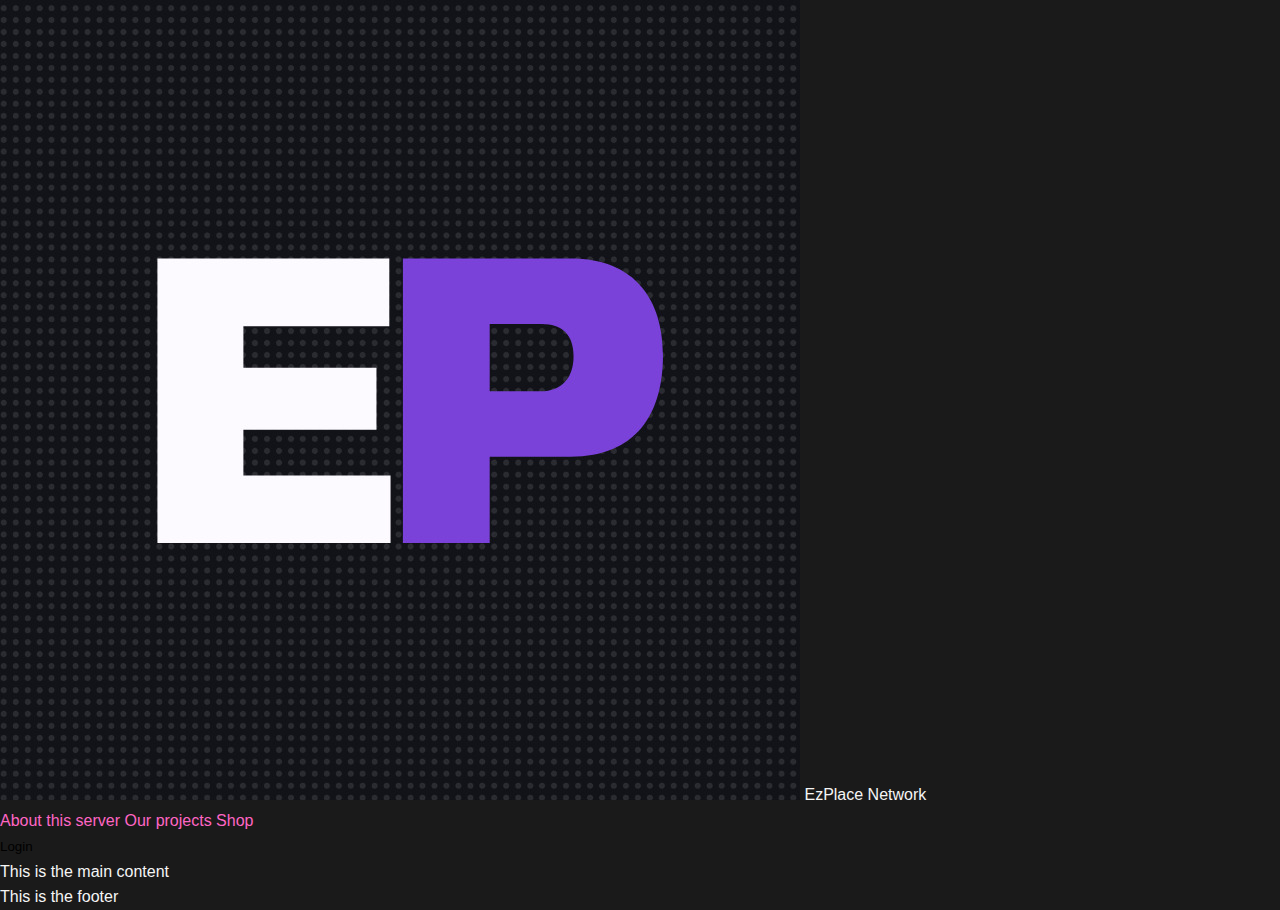
==== frontend/index.html @ 9b32e4c9 "Blank CSS navbar" ====
<!DOCTYPE html>
<html lang="en">
<head>
    <meta charset="UTF-8">
    <meta name="viewport" content="width=device-width, initial-scale=1.0">
    <title>EzPlace Network - Minecraft Network</title>
    <link rel="stylesheet" href="css/styles.css">
    <link rel="icon" type="image/x-icon" href="assets/images/icon.ico">
    <script src="js/htmx.min.js"></script>
</head>
<body>
    <nav class="navbar">
        <div class="navbar-container">
            <div class="logo">
                <img src="assets/images/icon.png" alt="EzPlace Network logo">
                <span>EzPlace Network</span>
            </div>
    
            <div class="nav-links">
                <a href="#about" class ="nav-link">About this server</a>
                <a href="#projects" class ="nav-link">Our projects</a>
                <a href="#shop" class ="nav-link">Shop</a>
            </div>
    
            <div id="auth-section">
                <button id="login-btn" class="login-btn">Login</button> <!--Add here HX-GET-->
            </div>
        </div>
    </nav>

    <main class="main-content">
        This is the main content
    </main>
    
    <footer class="footer">
        This is the footer
    </footer>
</body>
</html>
---- frontend/css/styles.css ----
/* GENERAL CONFIGURATION */

:root {
    --dark-bg: #1a1a1a;
    --lighter-bg: #2a2a2a;
    --accent: #ff66c4;
    --accent-hover: #ff33b8;
    --text: #f5f5f5;
    --warm-accent: #ff9966;
    --warm-light: #ffcc99;
    --box-shadow: 0 4px 6px rgba(0, 0, 0, 0.3);
}

* {
    margin: 0;
    padding: 0;
    box-sizing: border-box;
}

body {
    font-family: 'Segoe UI', Tahoma, Geneva, Verdana, sans-serif;
    background-color: var(--dark-bg);
    color: var(--text);
    line-height: 1.6;
}

a {
    text-decoration: none;
    color: var(--accent);
    transition: color 0.3s ease;
}

a:hover {
    color: var(--accent-hover);
}

h2 {
    margin-bottom: 20px;
    font-size: 2rem;
    color: var(--warm-accent);
}

h3 {
    margin-bottom: 15px;
    color: var(--warm-light);
}

button {
    cursor: pointer;
    border: none;
    background: none;
}

button {
    cursor: pointer;
    border: none;
    background: none;
}

/* END OF GENERAL CONFIG */

/* NAVBAR CONFIGURATION */

.navbar{

}

.navbar-container{

}

.logo{

}

.logo img{

}

.logo span{

}

.nav-links{

}

.nav-link{

}

.nav-link:hover{

}

#auth-section{

}

.login-btn{

}

.login-btn:hover{
    
}

/* END OF NAVBAR CONFIG */
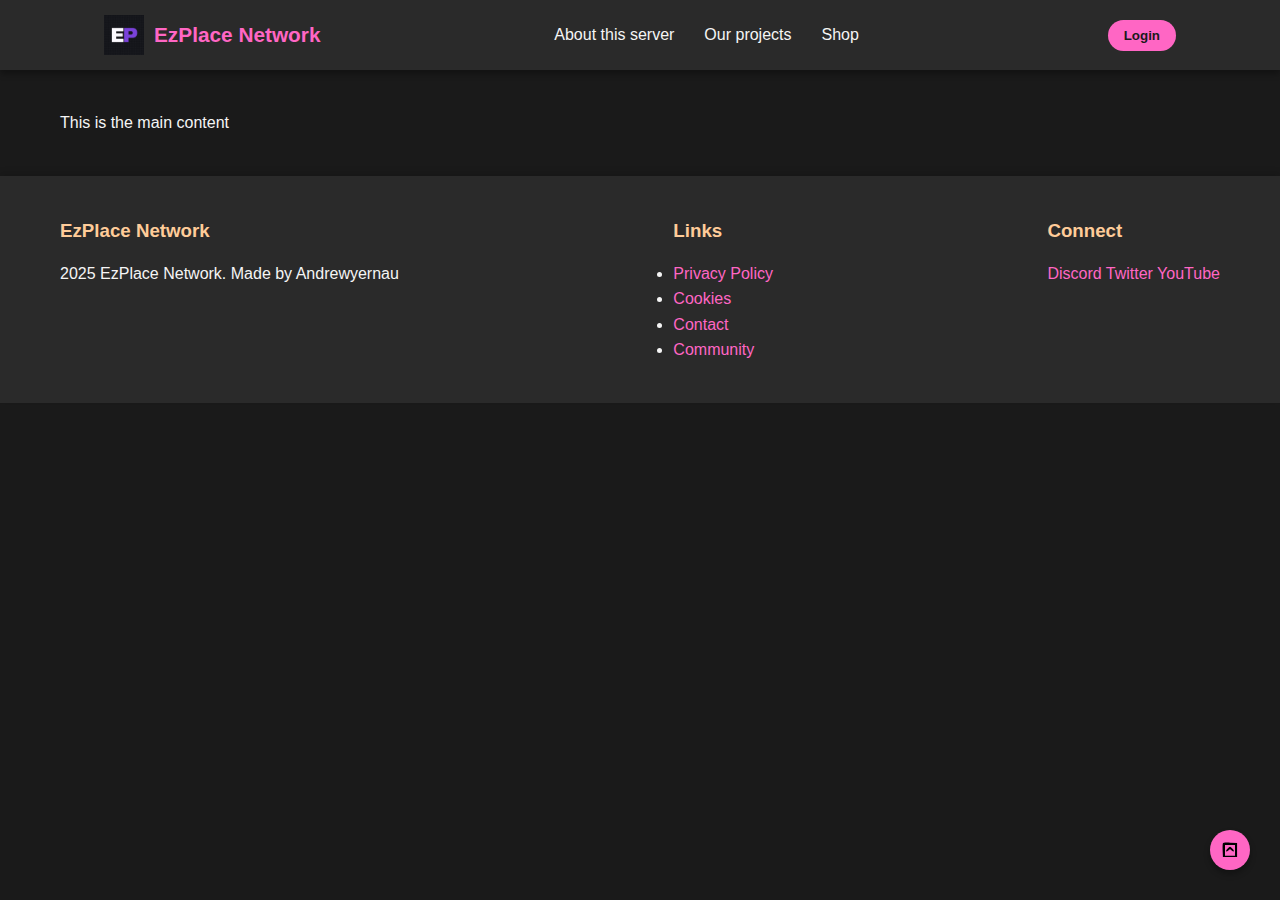
==== commit 7db00234: "Footer + Styling" ====
--- a/frontend/index.html
+++ b/frontend/index.html
@@ -25,6 +25,12 @@
             <div id="auth-section">
                 <button id="login-btn" class="login-btn">Login</button> <!--Add here HX-GET-->
             </div>
+
+            <div class="hamburger">
+                <span></span>
+                <span></span>
+                <span></span>
+            </div>
         </div>
     </nav>
 
@@ -33,7 +39,33 @@
     </main>
     
     <footer class="footer">
-        This is the footer
+        <div class="footer-content">
+            <div class="footer-section">
+                <h3>EzPlace Network</h3>
+                <p>2025 EzPlace Network. Made by Andrewyernau</p>
+            </div>
+            <div class="footer-section">
+                <h3>Links</h3>
+                <ul>
+                    <li><a href="#">Privacy Policy</a></li>
+                    <li><a href="#">Cookies</a></li>
+                    <li><a href="#">Contact</a></li>
+                    <li><a href="#">Community</a></li>
+                </ul>
+            </div>
+            <div class="footer-section">
+                <h3>Connect</h3>
+                <div class="social-links">
+                    <a href="#" class="social-link">Discord</a>
+                    <a href="#" class="social-link">Twitter</a>
+                    <a href="#" class="social-link">YouTube</a>
+                </div>
+            </div>
+        </div>
     </footer>
+
+    <div id="scroll-top" class="scroll-top">
+        <img src="assets/images/scroll-top.svg" alt="Scroll to Top">
+    </div>
 </body>
 </html>--- a/frontend/css/styles.css
+++ b/frontend/css/styles.css
@@ -10,6 +10,8 @@
     --warm-accent: #ff9966;
     --warm-light: #ffcc99;
     --box-shadow: 0 4px 6px rgba(0, 0, 0, 0.3);
+    --error: #ff4c4c;
+    --success: #4caf50;
 }
 
 * {
@@ -52,58 +54,151 @@
     background: none;
 }
 
-button {
+/* END OF GENERAL CONFIG */
+
+/* NAVBAR CONFIGURATION */
+
+.navbar{
+    background-color: var(--lighter-bg);
+    position: sticky;
+    top: 0;
+    z-index: 1000;
+    box-shadow: var(--box-shadow);
+}
+
+.navbar-container{
+    display: flex;
+    justify-content: space-between;
+    align-items: center;
+    padding: 15px 5%;
+    max-width: 1200px;
+    margin: 0 auto;
+}
+
+.logo{
+    display: flex;
+    align-items: center;
+}
+
+.logo img{
+    height: 40px;
+    margin-right: 10px;
+}
+
+.logo span{
+    font-size: 1.3rem;
+    font-weight: bold;
+    color: var(--accent);
+}
+
+.nav-links{
+    display: flex;
+    align-items: center;
+}
+
+.nav-link{
+    margin: 0 15px;
+    color: var(--text);
+    transition: color 0.3s ease;
+}
+
+.nav-link:hover{
+    color: var(--accent);
+}
+
+.nav-link.active {
+    color: var(--accent);
+}
+
+#auth-section{
+    margin-left: 15px;
+}
+
+.login-btn{
+    background-color: var(--accent);
+    color: var(--dark-bg);
+    padding: 8px 16px;
+    border-radius: 20px;
+    font-weight: bold;
+    transition: background-color 0.3s ease;
+}
+
+.login-btn:hover{
+    background-color: var(--accent-hover);
+}
+
+.hamburger {
+    display: none;
+    flex-direction: column;
     cursor: pointer;
-    border: none;
-    background: none;
-}
-
-/* END OF GENERAL CONFIG */
-
-/* NAVBAR CONFIGURATION */
-
-.navbar{
-
-}
-
-.navbar-container{
-
-}
-
-.logo{
-
-}
-
-.logo img{
-
-}
-
-.logo span{
-
-}
-
-.nav-links{
-
-}
-
-.nav-link{
-
-}
-
-.nav-link:hover{
-
-}
-
-#auth-section{
-
-}
-
-.login-btn{
-
-}
-
-.login-btn:hover{
-    
-}
-
-/* END OF NAVBAR CONFIG */+}
+
+.hamburger span {
+    width: 25px;
+    height: 3px;
+    background-color: var(--text);
+    margin: 3px 0;
+    transition: all 0.3s ease;
+}
+
+/* END OF NAVBAR CONFIG */
+
+/* MAIN CONFIG */
+
+.main-content {
+    max-width: 1200px;
+    margin: 40px auto;
+    padding: 0 20px;
+}
+
+/* END OF MAIN CONFIG*/
+
+/* FOOTER CONFIG */
+
+.footer {
+    background-color: var(--lighter-bg);
+    padding: 40px 0;
+    box-shadow: 0 -4px 6px rgba(0, 0, 0, 0.1);
+}
+
+.footer-content {
+    max-width: 1200px;
+    margin: 0 auto;
+    display: flex;
+    flex-wrap: wrap;
+    justify-content: space-between;
+    padding: 0 20px;
+}
+
+/* END OF FOOTER CONFIG*/
+
+/* EXTRA CONFIG */
+
+.scroll-top {
+    position: fixed;
+    bottom: 30px;
+    right: 30px;
+    width: 40px;
+    height: 40px;
+    background-color: var(--accent);
+    border-radius: 50%;
+    display: flex;
+    justify-content: center;
+    align-items: center;
+    cursor: pointer;
+    box-shadow: var(--box-shadow);
+    transition: background-color 0.3s ease, transform 0.3s ease;
+    z-index: 99;
+}
+
+.scroll-top:hover {
+    background-color: var(--accent-hover);
+    transform: translateY(-5px);
+}
+
+.scroll-top img {
+    width: 20px;
+    height: 20px;
+}
+
+/* END OF EXTRA CONFIG*/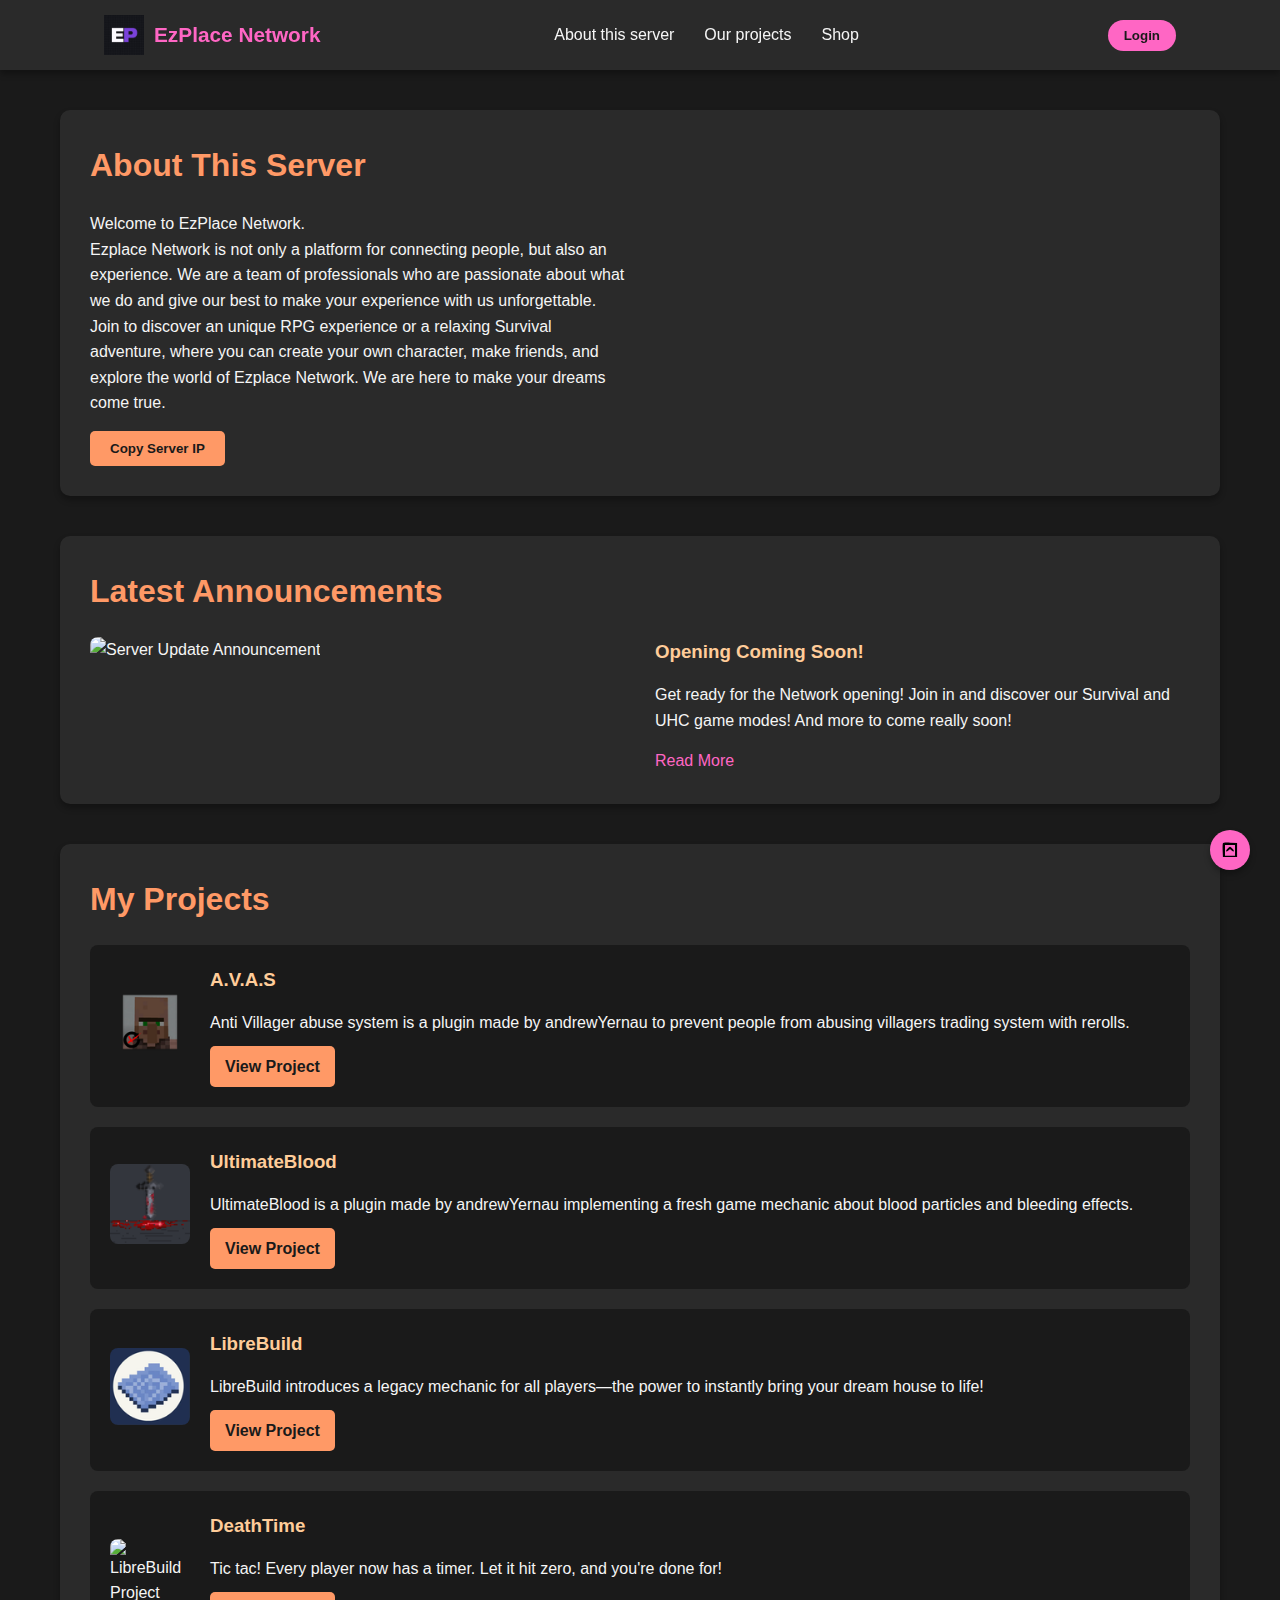
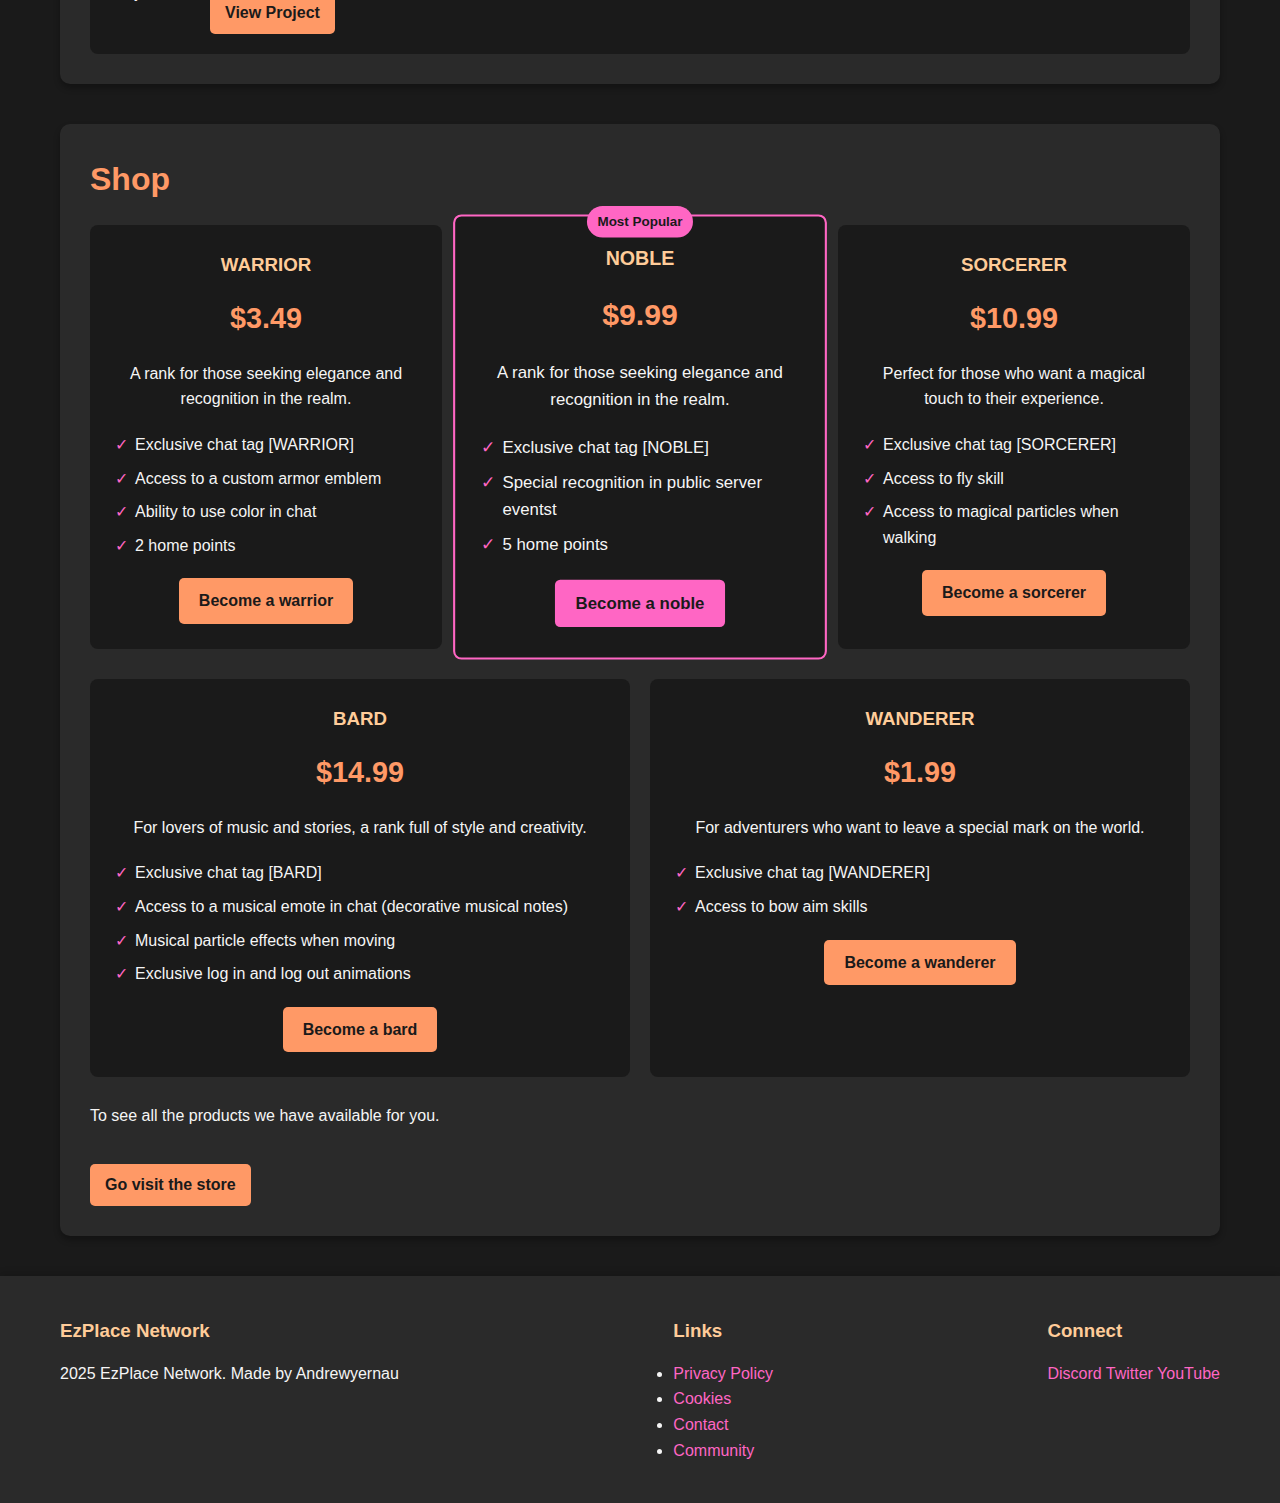
==== commit 81d55725: "completed all sections HTML+CSS" ====
--- a/frontend/index.html
+++ b/frontend/index.html
@@ -34,8 +34,164 @@
         </div>
     </nav>
 
+    <div id="login-modal" class="modal">
+        <div class="modal-content" id="login-modal-content">
+            <!-- HTMX return -->
+        </div>
+    </div>
+
     <main class="main-content">
-        This is the main content
+        <section id="about" class="section-box">
+            <h2>About This Server</h2>
+            <div class="about-content">
+                <div class="server-description">
+                    <p>Welcome to EzPlace Network.<br> Ezplace Network is not only a platform
+                        for connecting people, but also an experience. We are a team of
+                        professionals who are passionate about what we do and give our
+                        best to make your experience with us unforgettable.<br/> Join to
+                        discover an unique RPG experience or a relaxing Survival adventure, where you can create your own
+                        character, make friends, and explore the world of Ezplace
+                        Network. We are here to make your dreams come true.</p>
+                    <button id="copy-ip" class="copy-btn" data-ip="play.ezplace.net">
+                        Copy Server IP
+                    </button>
+                </div>
+                <div class="server-stats" hx-get="http://localhost:8000/api/server-stats" hx-trigger="load" hx-swap="innerHTML">
+                    <!-- Server stats HTMX -->
+                </div>
+            </div>
+        </section>
+
+        <section class="section-box">
+            <h2>Latest Announcements</h2>
+            <div class="announcement-container">
+                <div class="announcement-media">
+                    <img src="assets/images/announcement.jpg" alt="Server Update Announcement">
+                </div>
+                <div class="announcement-text">
+                    <h3>Opening Coming Soon!</h3>
+                    <p>Get ready for the Network opening! Join in and discover our Survival and UHC game modes! And more to come really soon!</p>
+                    <a href="#" class="read-more">Read More</a>
+                </div>
+            </div>
+        </section>
+
+        <section id="projects" class="section-box">
+            <h2>My Projects</h2>
+            <div class="projects-container">
+                <div class="project-item">
+                    <div class="project-icon">
+                        <img src="assets/images/avas.png" alt="AVAS Project">
+                    </div>
+                    <div class="project-info">
+                        <h3>A.V.A.S</h3>
+                        <p>Anti Villager abuse system is a plugin made by andrewYernau to prevent people from abusing villagers trading system with rerolls.</p>
+                        <a href="https://modrinth.com/plugin/antivillagerabusesystem" class="project-link">View Project</a>
+                    </div>
+                </div>
+                <div class="project-item">
+                    <div class="project-icon">
+                        <img src="assets/images/ultimateblood.png" alt="UltimateBlood Project">
+                    </div>
+                    <div class="project-info">
+                        <h3>UltimateBlood</h3>
+                        <p>UltimateBlood is a plugin made by andrewYernau implementing a fresh game mechanic about blood particles and bleeding effects.</p>
+                        <a href="https://modrinth.com/plugin/ultimateblood" class="project-link">View Project</a>
+                    </div>
+                </div>
+                <div class="project-item">
+                    <div class="project-icon">
+                        <img src="assets/images/librebuild.webp" alt="LibreBuild Project">
+                    </div>
+                    <div class="project-info">
+                        <h3>LibreBuild</h3>
+                        <p>LibreBuild introduces a legacy mechanic for all players—the power to instantly bring your dream house to life!</p>
+                        <a href="https://modrinth.com/plugin/librebuild" class="project-link">View Project</a>
+                    </div>
+                </div>
+                <div class="project-item">
+                    <div class="project-icon">
+                        <img src="assets/images/librebuild.png" alt="LibreBuild Project">
+                    </div>
+                    <div class="project-info">
+                        <h3>DeathTime</h3>
+                        <p>Tic tac! Every player now has a timer. Let it hit zero, and you're done for!</p>
+                        <a href="https://modrinth.com/plugin/deathtime" class="project-link">View Project</a>
+                    </div>
+                </div>
+            </div>
+        </section>
+
+        <section id="shop" class="section-box">
+            <h2>Shop</h2>
+            <div class="shop-container">
+                <div class="shop-row">
+                    <div class="shop-card">
+                        <h3>WARRIOR</h3>
+                        <p class="price">$3.49</p>
+                        <p class="rank-description">A rank for those seeking elegance and recognition in the realm.</p>
+                        <ul>
+                            <li>Exclusive chat tag [WARRIOR]</li>
+                            <li>Access to a custom armor emblem</li>
+                            <li>Ability to use color in chat</li>
+                            <li>2 home points</li>
+                        </ul>
+                        <a href="#" class="buy-btn">Become a warrior</a>
+                    </div>
+                    <div class="shop-card highlighted">
+                        <div class="popular-tag">Most Popular</div>
+                        <h3>NOBLE</h3>
+                        <p class="price">$9.99</p>
+                        <p class="rank-description">A rank for those seeking elegance and recognition in the realm.</p>
+                        <ul>
+                            <li>Exclusive chat tag [NOBLE]</li>
+                            <li>Special recognition in public server eventst</li>
+                            <li>5 home points</li>
+                        </ul>
+                        <a href="#" class="buy-btn highlight-btn">Become a noble</a>
+                    </div>
+                    <div class="shop-card">
+                        <h3>SORCERER</h3>
+                        <p class="price">$10.99</p>
+                        <p class="rank-description">Perfect for those who want a magical touch to their experience.</p>
+                        <ul>
+                            <li>Exclusive chat tag [SORCERER]</li>
+                            <li>Access to fly skill</li>
+                            <li>Access to magical particles when walking</li>
+                        </ul>
+                        <a href="#" class="buy-btn">Become a sorcerer</a>
+                    </div>
+                </div>
+                <div class="shop-row">
+                    <div class="shop-card">
+                        <h3>BARD</h3>
+                        <p class="price">$14.99</p>
+                        <p class="rank-description">For lovers of music and stories, a rank full of style and creativity.</p>
+                        <ul>
+                            <li>Exclusive chat tag [BARD]</li>
+                            <li>Access to a musical emote in chat (decorative musical notes)</li>
+                            <li>Musical particle effects when moving</li>
+                            <li>Exclusive log in and log out animations</li>
+                        </ul>
+                        <a href="#" class="buy-btn">Become a bard</a>
+                    </div>
+                    <div class="shop-card">
+                        <h3>WANDERER</h3>
+                        <p class="price">$1.99</p>
+                        <p class="rank-description">For adventurers who want to leave a special mark on the world.</p>
+                        <ul>
+                            <li>Exclusive chat tag [WANDERER]</li>
+                            <li>Access to bow aim skills</li>
+                        </ul>
+                        <a href="#" class="buy-btn">Become a wanderer</a>
+                    </div>
+                </div>
+            </div>
+            <br>
+            <p>To see all the products we have available for you.</p>
+            <br>
+            <a href="" class="project-link">Go visit the store</a>
+        </section>
     </main>
     
     <footer class="footer">
--- a/frontend/css/styles.css
+++ b/frontend/css/styles.css
@@ -143,6 +143,27 @@
 
 /* END OF NAVBAR CONFIG */
 
+.modal {
+    display: none;
+    position: fixed;
+    z-index: 2000;
+    left: 0;
+    top: 0;
+    width: 100%;
+    height: 100%;
+    background-color: rgba(0, 0, 0, 0.7);
+}
+
+.modal-content {
+    background-color: var(--lighter-bg);
+    margin: 10% auto;
+    padding: 30px;
+    border-radius: 10px;
+    max-width: 500px;
+    box-shadow: var(--box-shadow);
+    position: relative;
+}
+
 /* MAIN CONFIG */
 
 .main-content {
@@ -150,6 +171,247 @@
     margin: 40px auto;
     padding: 0 20px;
 }
+
+.section-box {
+    background-color: var(--lighter-bg);
+    border-radius: 10px;
+    padding: 30px;
+    margin-bottom: 40px;
+    box-shadow: var(--box-shadow);
+}
+
+/** SECTIONS**/
+
+.about-content {
+    display: flex;
+    flex-wrap: wrap;
+    gap: 30px;
+}
+
+.server-description {
+    flex: 1;
+    min-width: 300px;
+}
+
+.server-stats {
+    flex: 1;
+    min-width: 300px;
+}
+
+.stats-placeholder {
+    display: flex;
+    flex-wrap: wrap;
+    gap: 15px;
+}
+
+.stat {
+    flex: 1;
+    min-width: 100px;
+    background-color: var(--dark-bg);
+    padding: 15px;
+    border-radius: 8px;
+    text-align: center;
+}
+
+.status-online {
+    color: var(--success);
+    font-weight: bold;
+}
+
+.copy-btn {
+    display: inline-block;
+    background-color: var(--warm-accent);
+    color: var(--dark-bg);
+    padding: 10px 20px;
+    border-radius: 5px;
+    margin-top: 15px;
+    font-weight: bold;
+    transition: background-color 0.3s ease;
+}
+
+.copy-btn:hover {
+    background-color: var(--warm-light);
+}
+
+
+.announcement-container {
+    display: flex;
+    flex-wrap: wrap;
+    gap: 30px;
+}
+
+.announcement-media {
+    flex: 1;
+    min-width: 300px;
+}
+
+.announcement-media img, 
+.announcement-media video {
+    width: 100%;
+    border-radius: 8px;
+}
+
+.announcement-text {
+    flex: 1;
+    min-width: 300px;
+}
+
+.read-more {
+    display: inline-block;
+    margin-top: 15px;
+}
+
+
+.projects-container {
+    display: flex;
+    flex-direction: column;
+    gap: 20px;
+}
+
+.project-item {
+    display: flex;
+    align-items: center;
+    background-color: var(--dark-bg);
+    border-radius: 8px;
+    padding: 20px;
+    transition: transform 0.3s ease;
+}
+
+.project-item:hover {
+    transform: translateY(-5px);
+}
+
+.project-icon {
+    flex: 0 0 80px;
+    margin-right: 20px;
+}
+
+.project-icon img {
+    width: 100%;
+    border-radius: 8px;
+}
+
+.project-info {
+    flex-grow: 1;
+}
+
+.project-link {
+    display: inline-block;
+    margin-top: 10px;
+    background-color: var(--warm-accent);
+    color: var(--dark-bg);
+    padding: 8px 15px;
+    border-radius: 5px;
+    font-weight: bold;
+    transition: background-color 0.3s ease;
+}
+
+.project-link:hover {
+    background-color: var(--warm-light);
+}
+
+
+.shop-container {
+    display: flex;
+    flex-direction: column;
+    gap: 30px;
+}
+
+.shop-row {
+    display: flex;
+    flex-wrap: wrap;
+    gap: 20px;
+    justify-content: center;
+}
+
+.shop-card {
+    flex: 1;
+    background-color: var(--dark-bg);
+    border-radius: 8px;
+    padding: 25px;
+    text-align: center;
+    min-width: 250px;
+    transition: transform 0.3s ease;
+    position: relative;
+}
+
+.shop-card:hover {
+    transform: translateY(-10px);
+}
+
+.highlighted {
+    border: 2px solid var(--accent);
+    transform: scale(1.05);
+    z-index: 1;
+}
+
+.highlighted:hover {
+    transform: scale(1.05) translateY(-10px);
+}
+
+.popular-tag {
+    position: absolute;
+    top: -10px;
+    left: 50%;
+    transform: translateX(-50%);
+    background-color: var(--accent);
+    color: var(--dark-bg);
+    padding: 5px 10px;
+    border-radius: 20px;
+    font-size: 0.8rem;
+    font-weight: bold;
+}
+
+.price {
+    font-size: 1.8rem;
+    font-weight: bold;
+    color: var(--warm-accent);
+    margin-bottom: 20px;
+}
+
+.shop-card ul {
+    list-style: none;
+    margin: 20px 0;
+    text-align: left;
+}
+
+.shop-card li {
+    margin-bottom: 8px;
+    position: relative;
+    padding-left: 20px;
+}
+
+.shop-card li:before {
+    content: "✓";
+    position: absolute;
+    left: 0;
+    color: var(--accent);
+}
+
+.buy-btn {
+    display: inline-block;
+    background-color: var(--warm-accent);
+    color: var(--dark-bg);
+    padding: 10px 20px;
+    border-radius: 5px;
+    font-weight: bold;
+    transition: background-color 0.3s ease;
+}
+
+.buy-btn:hover {
+    background-color: var(--warm-light);
+}
+
+.highlight-btn {
+    background-color: var(--accent);
+}
+
+.highlight-btn:hover {
+    background-color: var(--accent-hover);
+}
+
+
+/** END OF SECTIONS**/
 
 /* END OF MAIN CONFIG*/
 
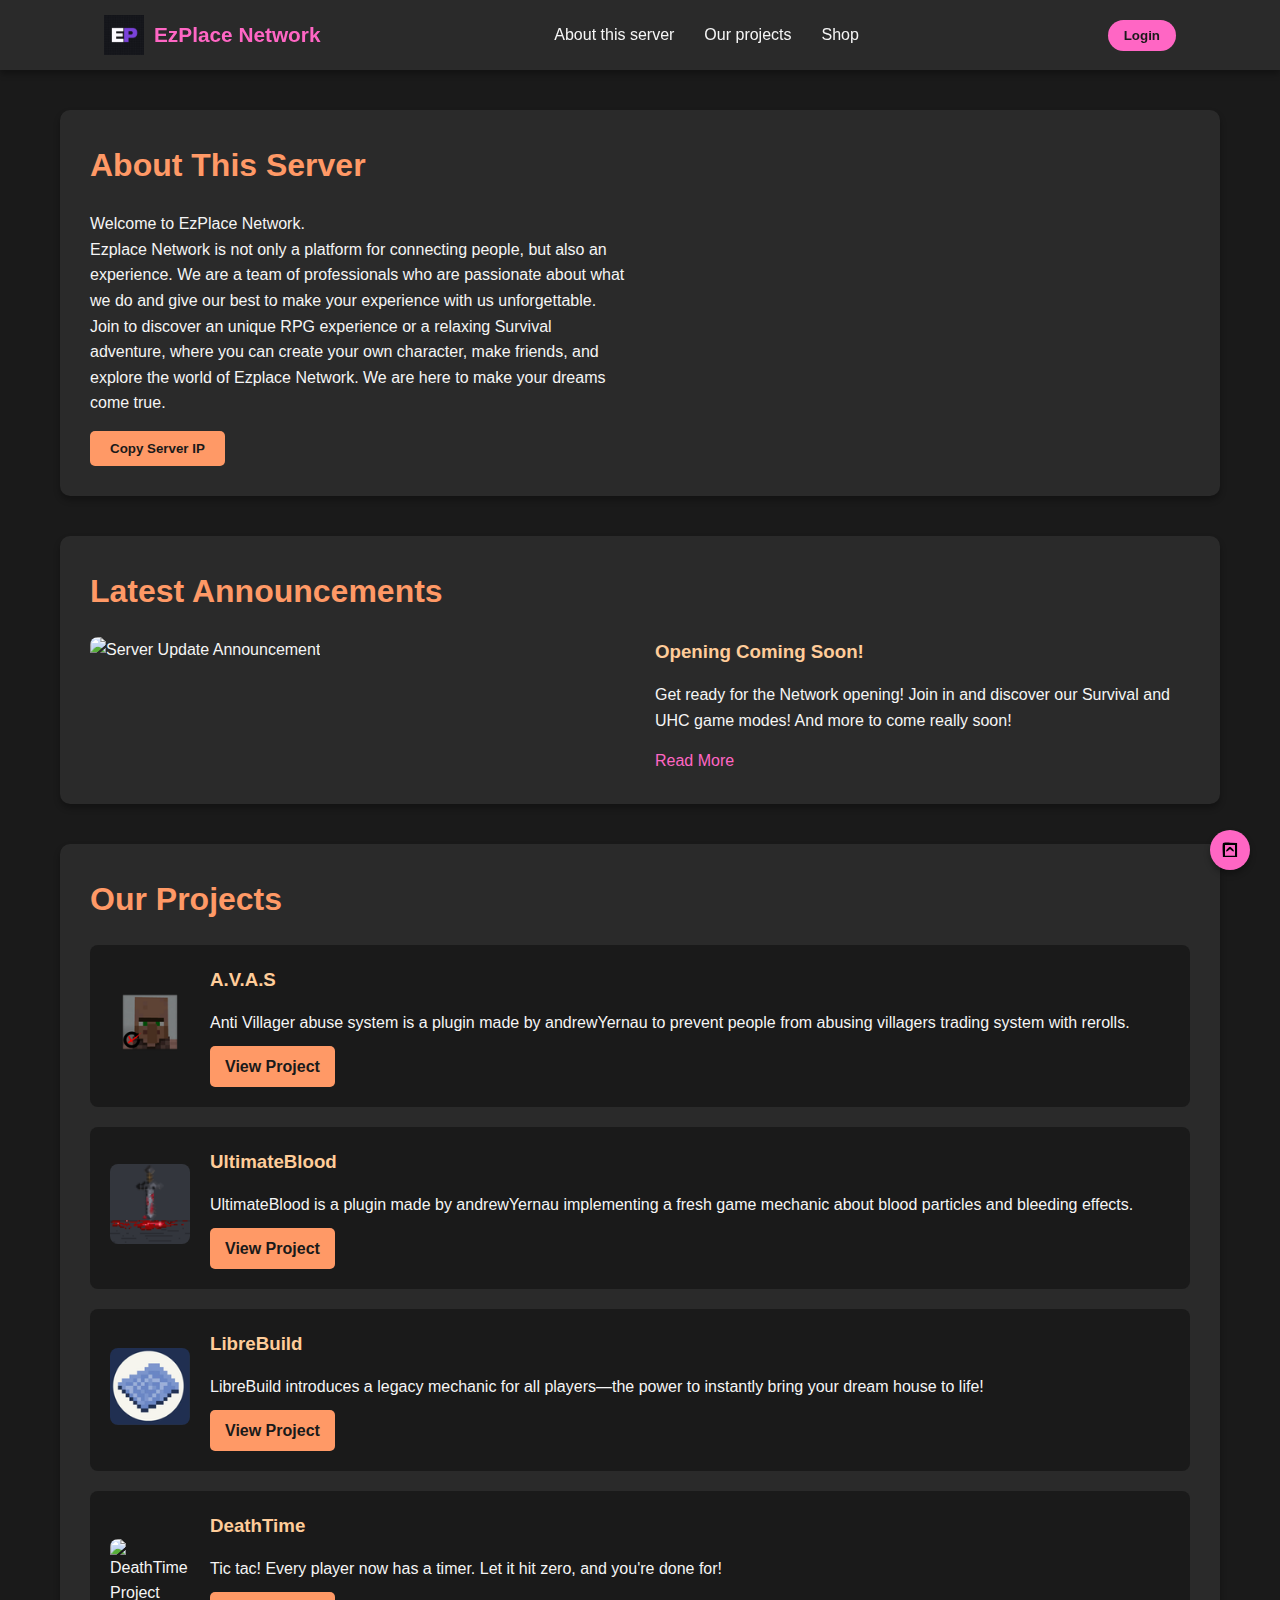
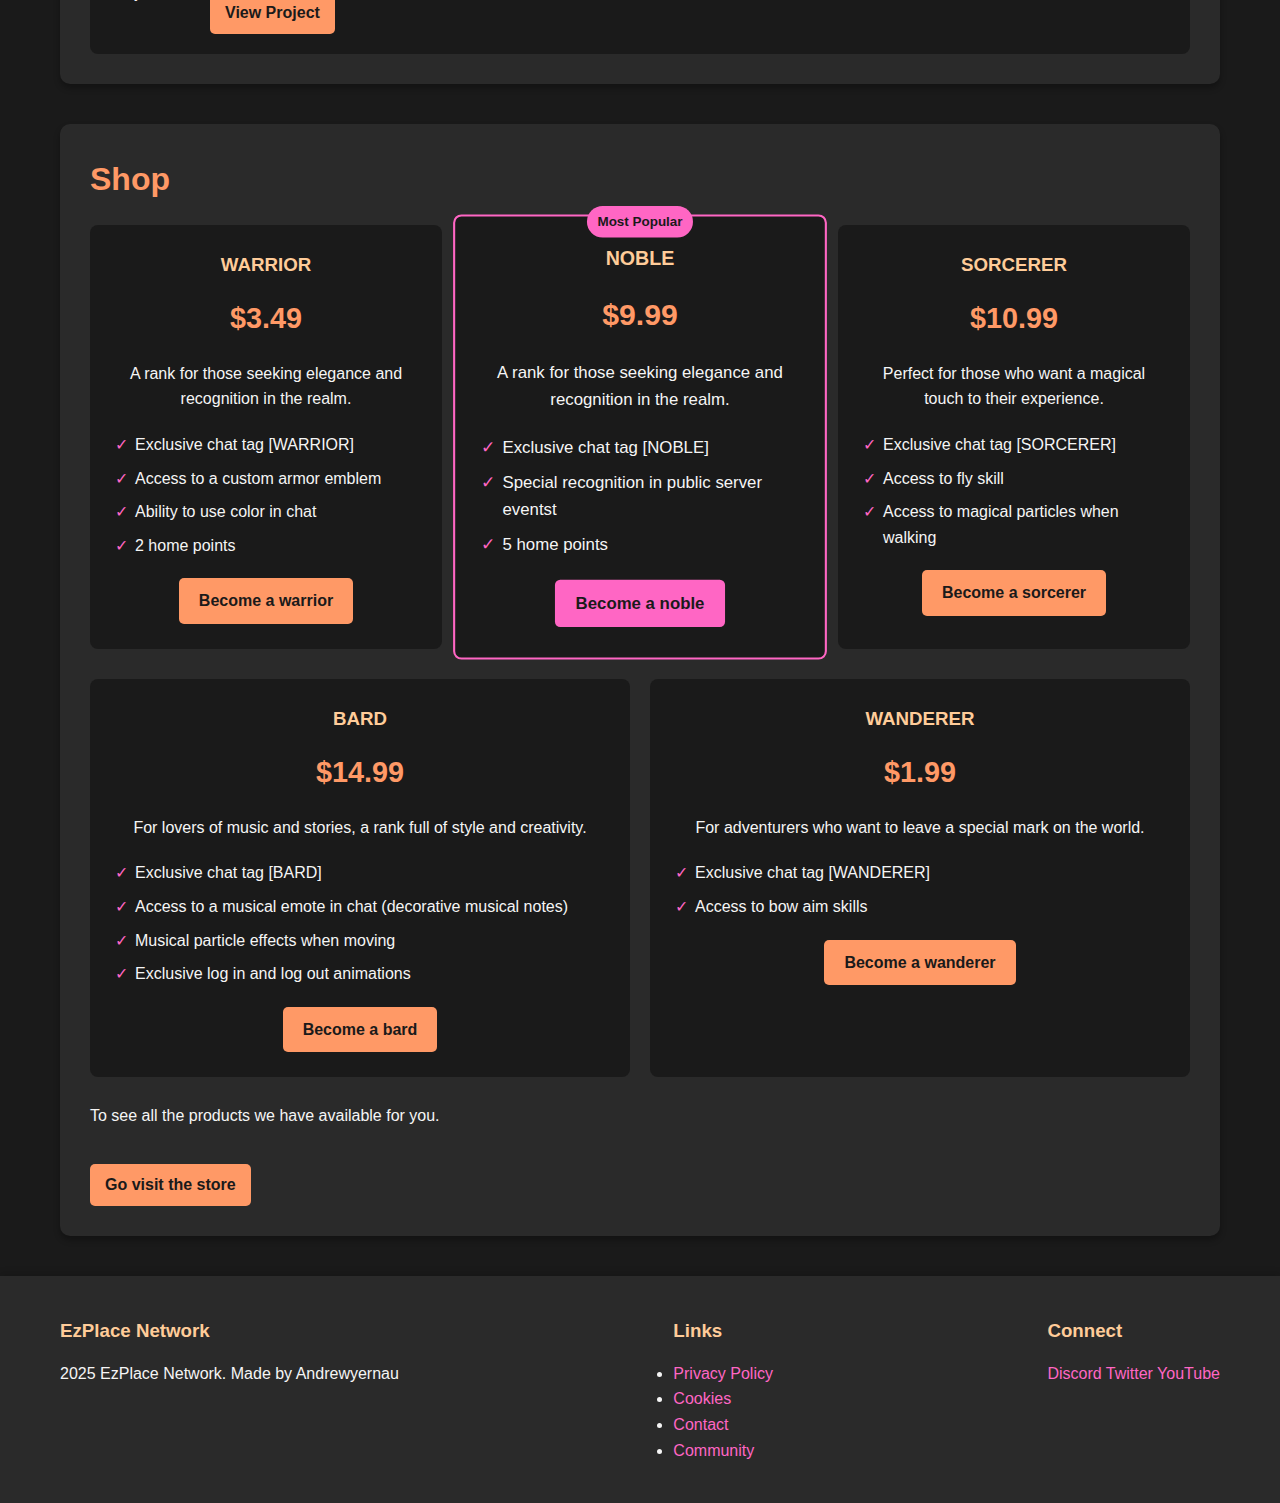
==== commit f9e49be3: "Javascript + Start of Rust backend" ====
--- a/frontend/index.html
+++ b/frontend/index.html
@@ -7,6 +7,7 @@
     <link rel="stylesheet" href="css/styles.css">
     <link rel="icon" type="image/x-icon" href="assets/images/icon.ico">
     <script src="js/htmx.min.js"></script>
+    <script src="js/main.js"></script>
 </head>
 <body>
     <nav class="navbar">
@@ -77,7 +78,7 @@
         </section>
 
         <section id="projects" class="section-box">
-            <h2>My Projects</h2>
+            <h2>Our Projects</h2>
             <div class="projects-container">
                 <div class="project-item">
                     <div class="project-icon">
@@ -111,7 +112,7 @@
                 </div>
                 <div class="project-item">
                     <div class="project-icon">
-                        <img src="assets/images/librebuild.png" alt="LibreBuild Project">
+                        <img src="assets/images/librebuild.png" alt="DeathTime Project">
                     </div>
                     <div class="project-info">
                         <h3>DeathTime</h3>
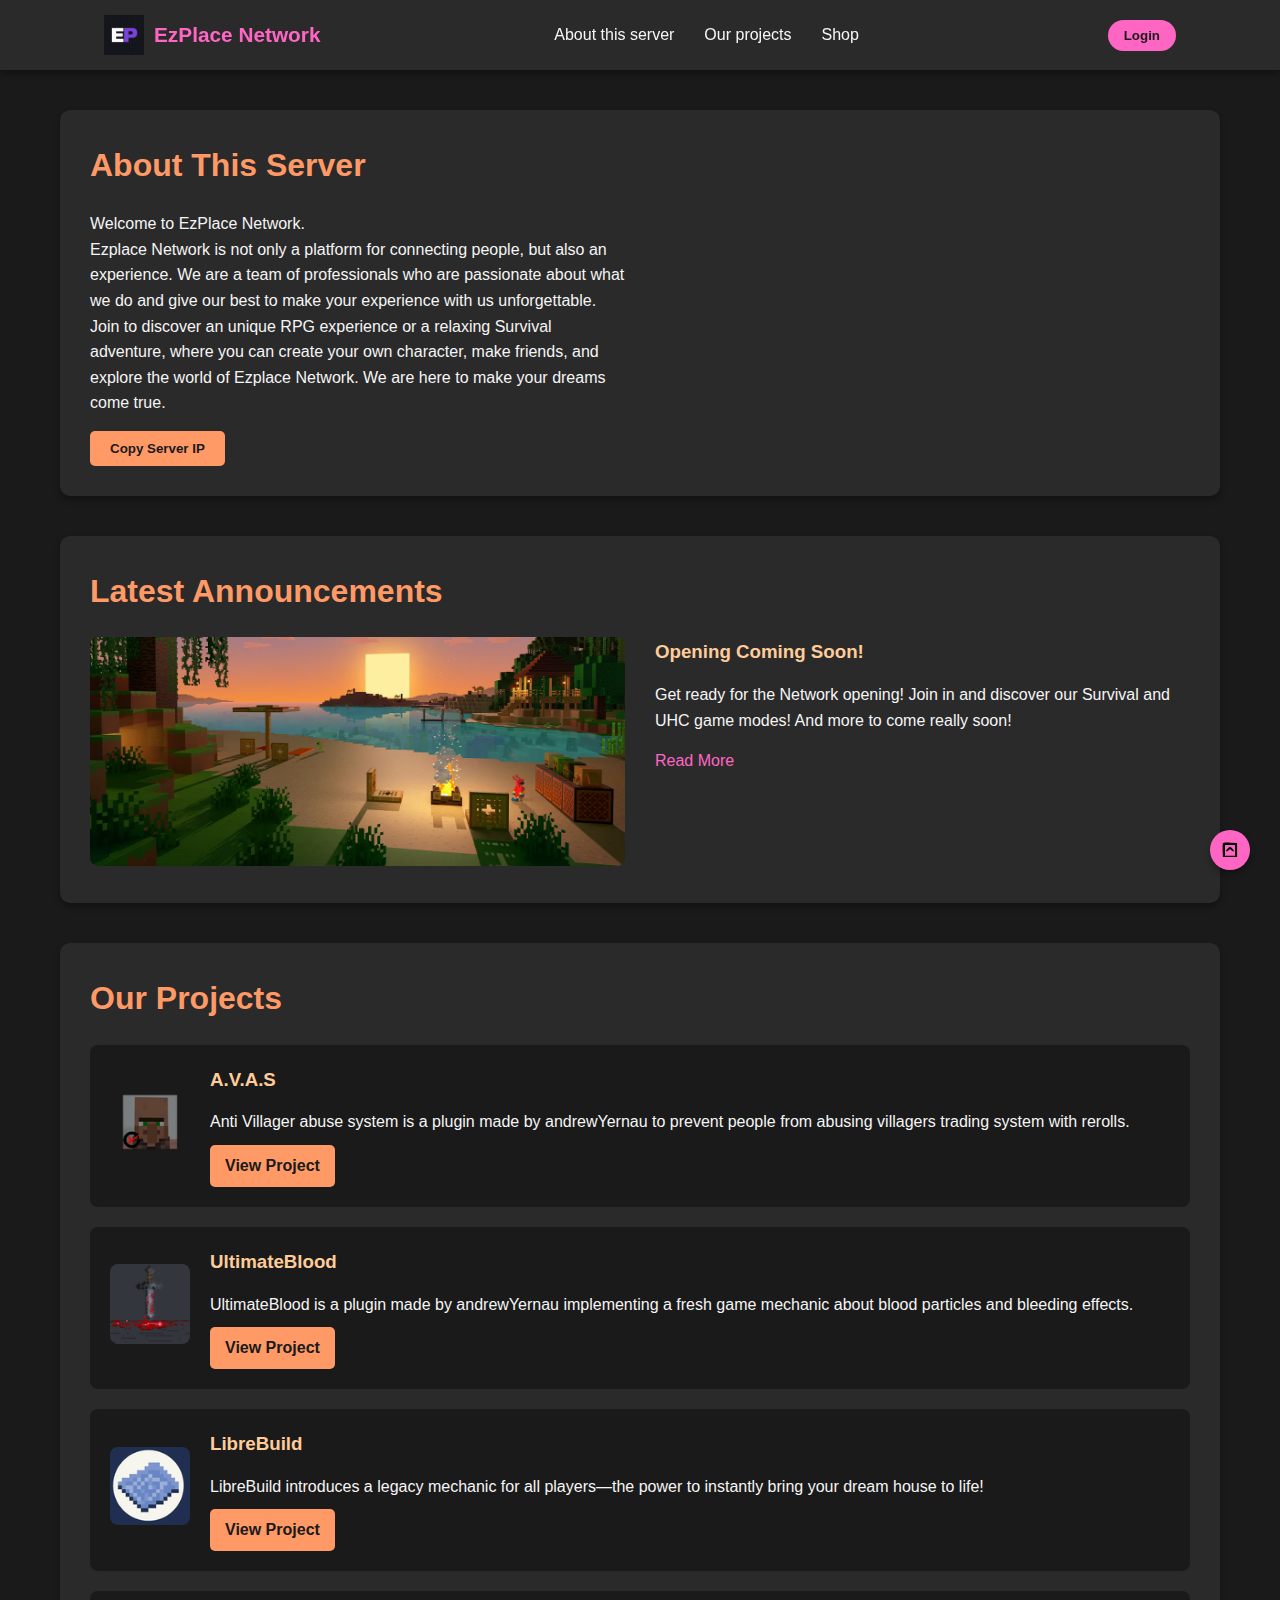
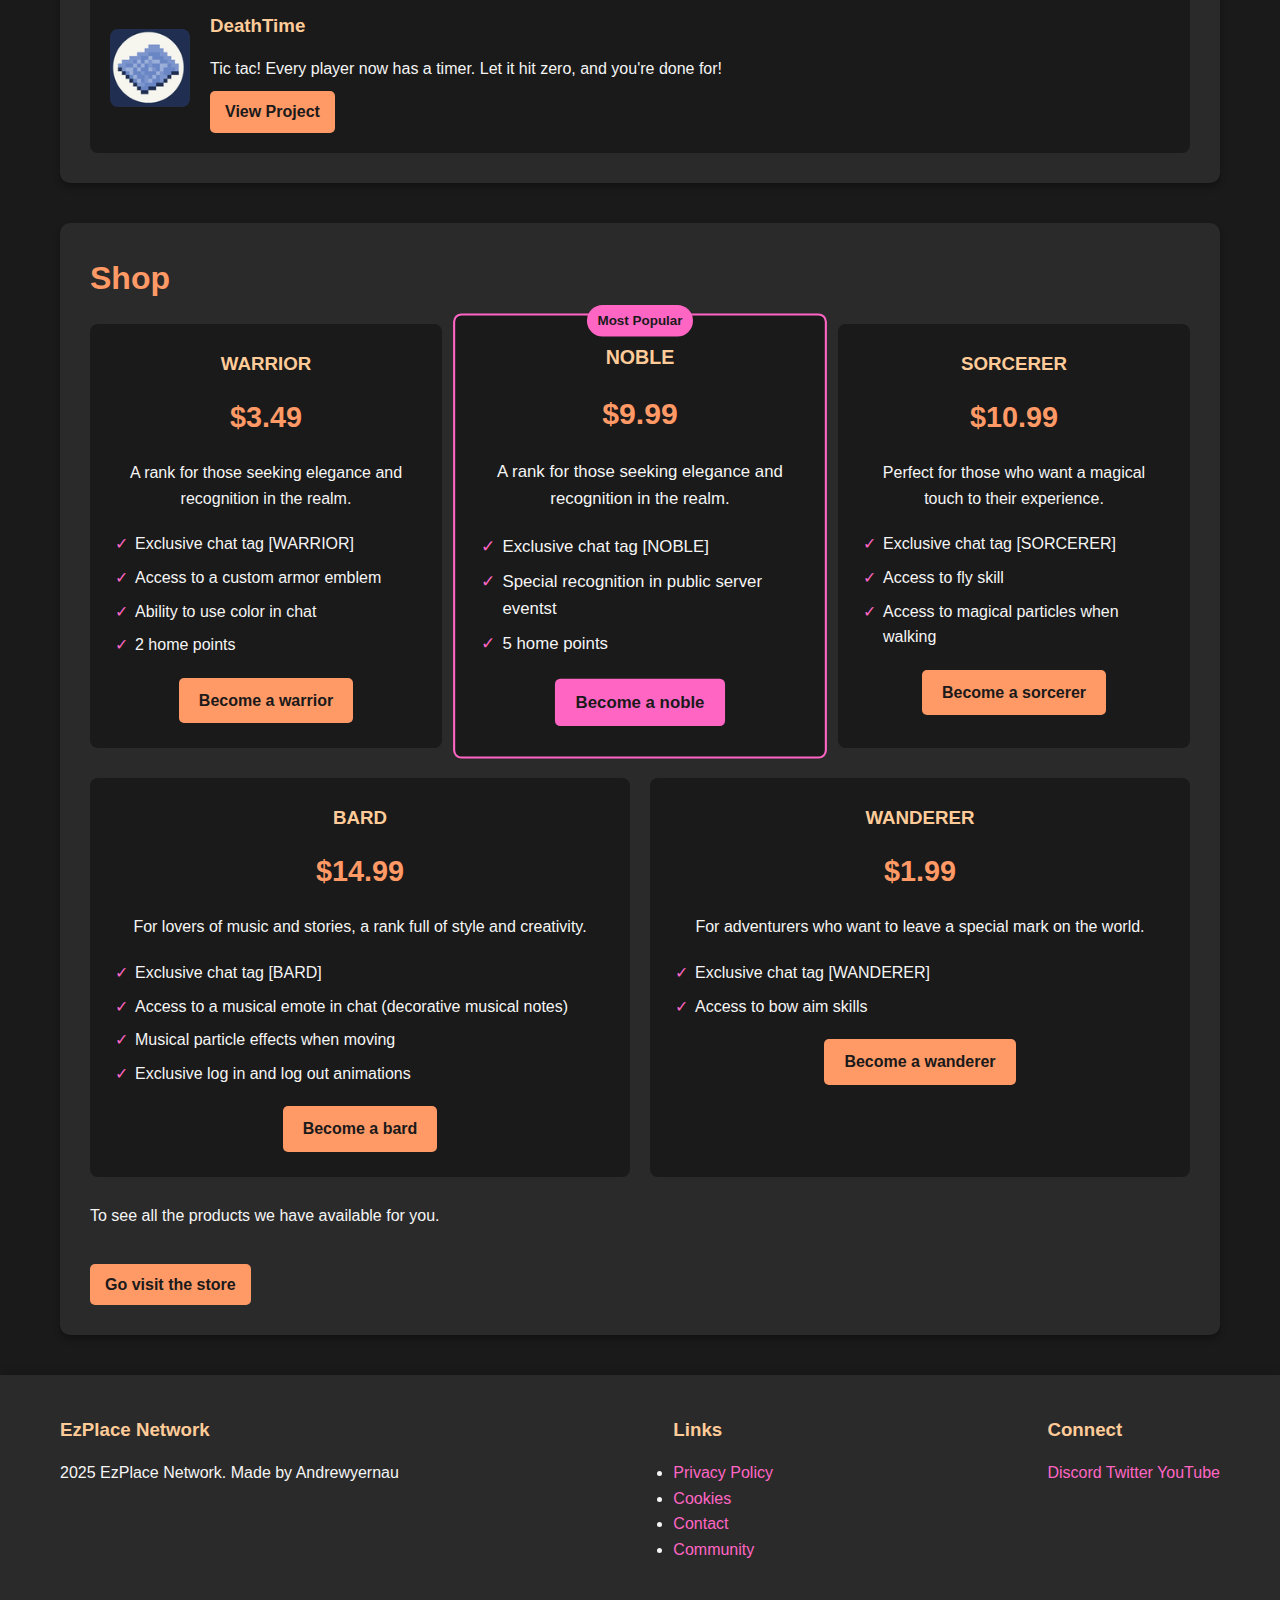
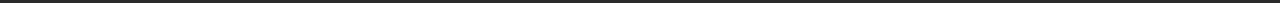
==== commit 406a257c: "Working Backend" ====
--- a/frontend/index.html
+++ b/frontend/index.html
@@ -24,7 +24,14 @@
             </div>
     
             <div id="auth-section">
-                <button id="login-btn" class="login-btn">Login</button> <!--Add here HX-GET-->
+                <button id="login-btn" 
+                        class="login-btn"
+                        hx-get="/api/login-form" 
+                        hx-target="#login-modal-content" 
+                        hx-trigger="click" 
+                        onclick="document.getElementById('login-modal').style.display='block'">
+                            Login
+                </button>
             </div>
 
             <div class="hamburger">
@@ -57,7 +64,7 @@
                         Copy Server IP
                     </button>
                 </div>
-                <div class="server-stats" hx-get="http://localhost:8000/api/server-stats" hx-trigger="load" hx-swap="innerHTML">
+                <div class="server-stats" hx-get="/api/server-stats" hx-trigger="load" hx-swap="innerHTML">
                     <!-- Server stats HTMX -->
                 </div>
             </div>
@@ -67,7 +74,7 @@
             <h2>Latest Announcements</h2>
             <div class="announcement-container">
                 <div class="announcement-media">
-                    <img src="assets/images/announcement.jpg" alt="Server Update Announcement">
+                    <img src="assets/images/announcements.avif" alt="Server Update Announcement">
                 </div>
                 <div class="announcement-text">
                     <h3>Opening Coming Soon!</h3>
@@ -112,7 +119,7 @@
                 </div>
                 <div class="project-item">
                     <div class="project-icon">
-                        <img src="assets/images/librebuild.png" alt="DeathTime Project">
+                        <img src="assets/images/librebuild.webp" alt="DeathTime Project">
                     </div>
                     <div class="project-info">
                         <h3>DeathTime</h3>
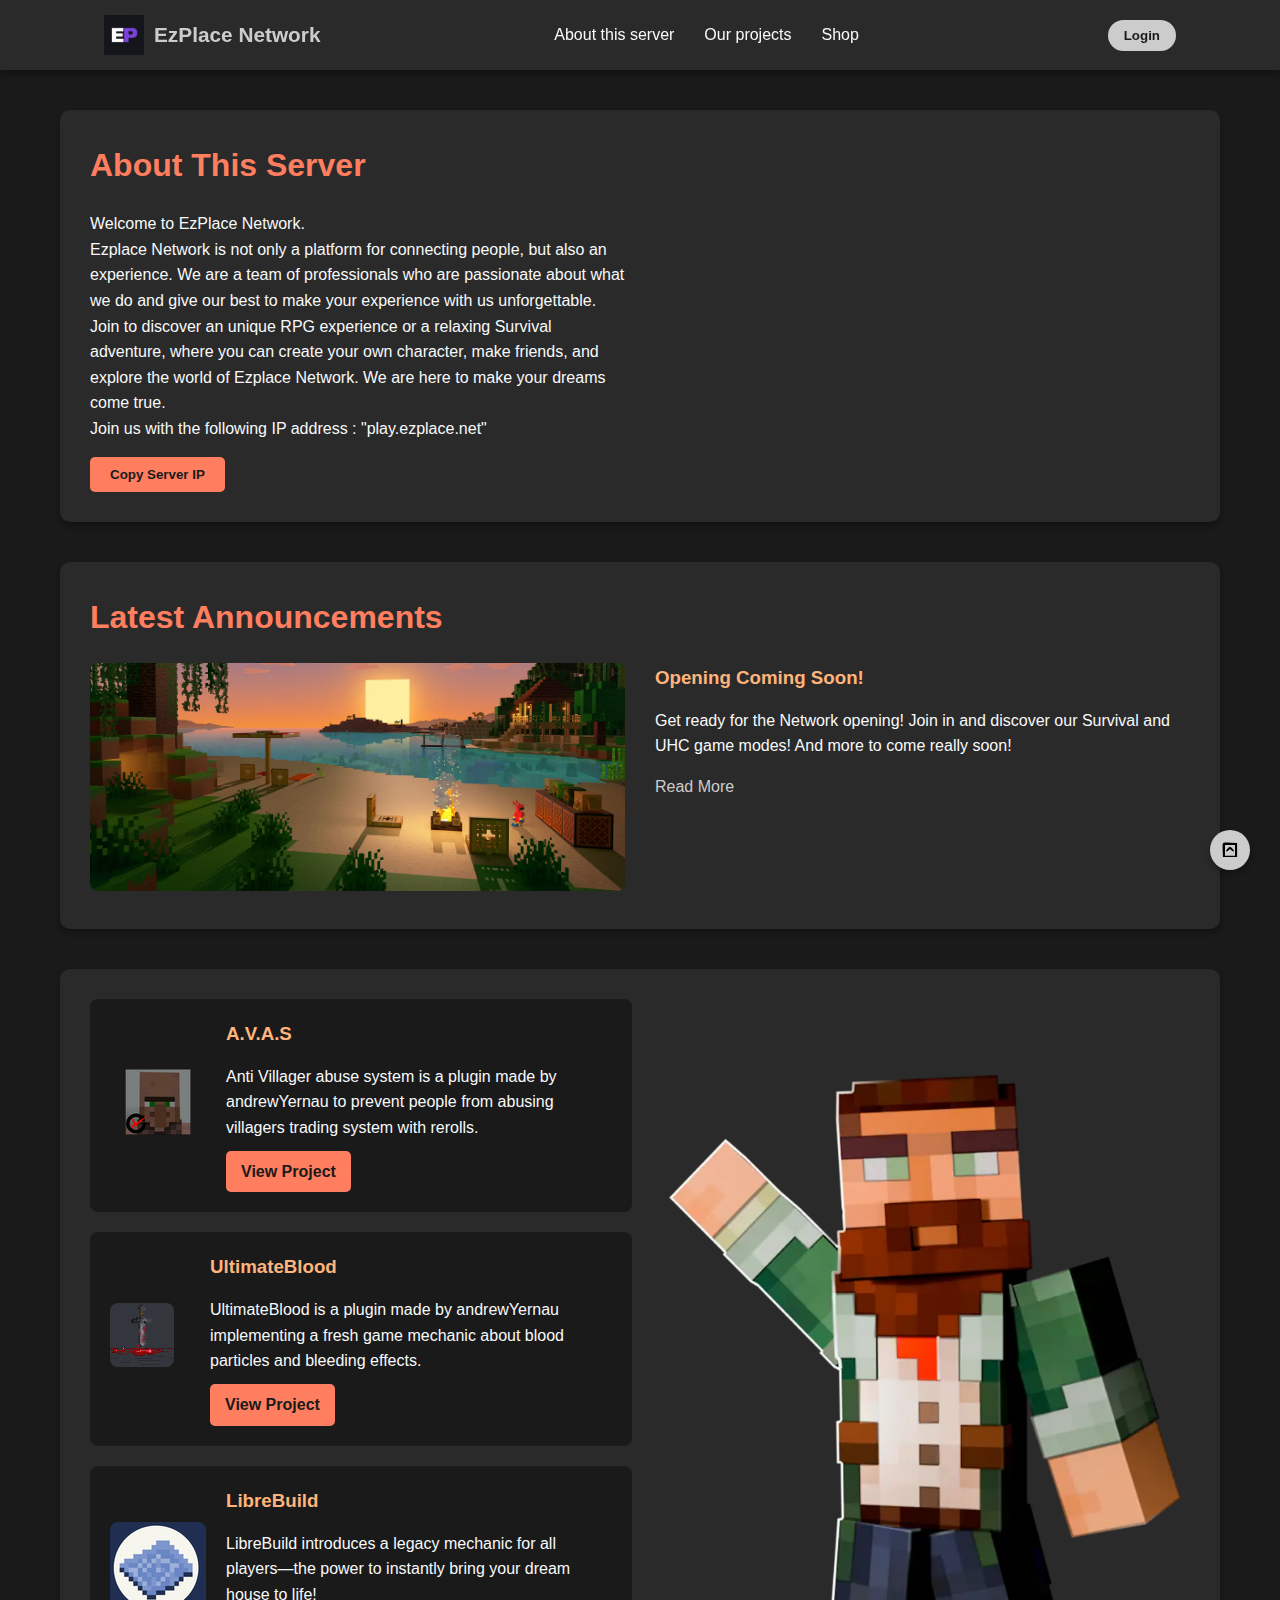
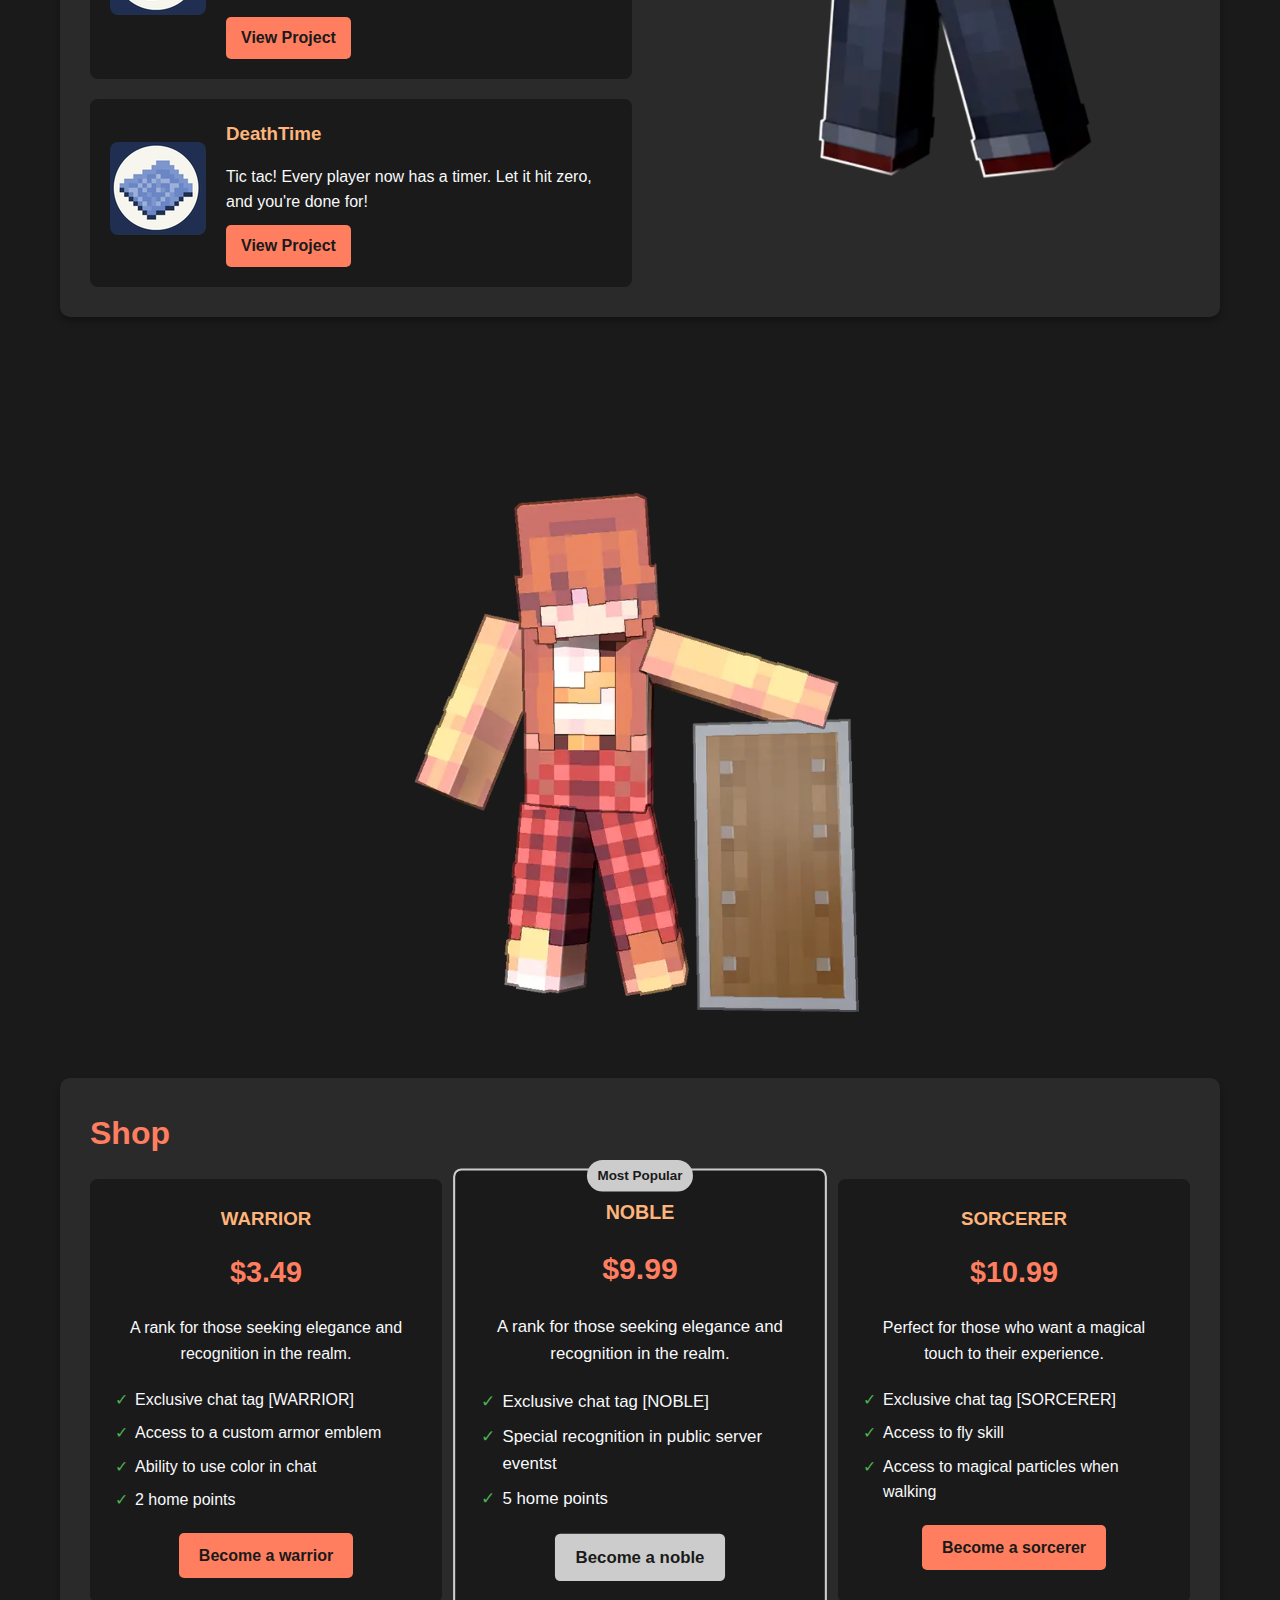
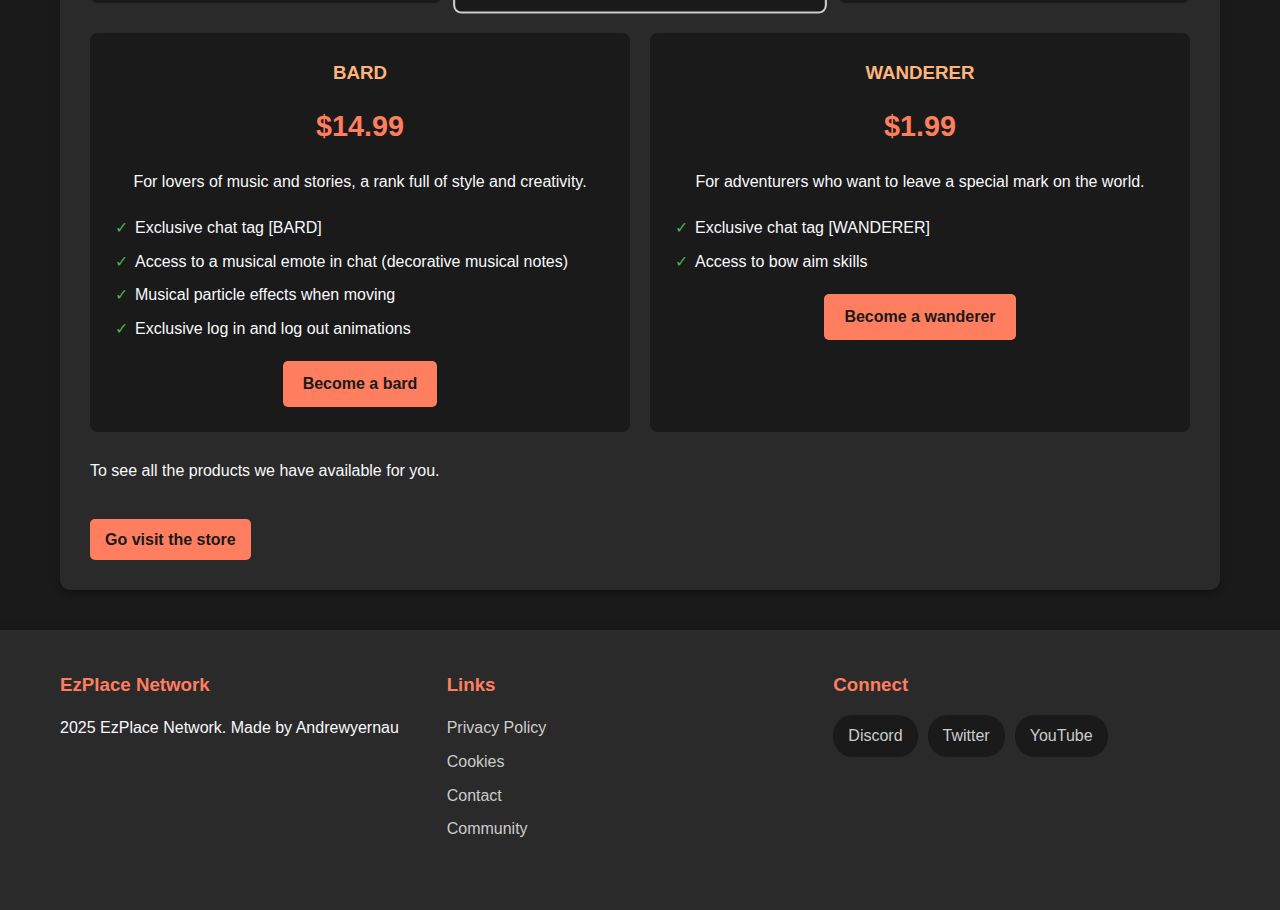
==== commit 8febccaf: "More minor updates" ====
--- a/frontend/index.html
+++ b/frontend/index.html
@@ -60,6 +60,7 @@
                         discover an unique RPG experience or a relaxing Survival adventure, where you can create your own
                         character, make friends, and explore the world of Ezplace
                         Network. We are here to make your dreams come true.</p>
+                        <p>Join us with the following IP address : "play.ezplace.net"</p>
                     <button id="copy-ip" class="copy-btn" data-ip="play.ezplace.net">
                         Copy Server IP
                     </button>
@@ -85,50 +86,58 @@
         </section>
 
         <section id="projects" class="section-box">
-            <h2>Our Projects</h2>
-            <div class="projects-container">
-                <div class="project-item">
-                    <div class="project-icon">
-                        <img src="assets/images/avas.png" alt="AVAS Project">
-                    </div>
-                    <div class="project-info">
-                        <h3>A.V.A.S</h3>
-                        <p>Anti Villager abuse system is a plugin made by andrewYernau to prevent people from abusing villagers trading system with rerolls.</p>
-                        <a href="https://modrinth.com/plugin/antivillagerabusesystem" class="project-link">View Project</a>
-                    </div>
-                </div>
-                <div class="project-item">
-                    <div class="project-icon">
-                        <img src="assets/images/ultimateblood.png" alt="UltimateBlood Project">
-                    </div>
-                    <div class="project-info">
-                        <h3>UltimateBlood</h3>
-                        <p>UltimateBlood is a plugin made by andrewYernau implementing a fresh game mechanic about blood particles and bleeding effects.</p>
-                        <a href="https://modrinth.com/plugin/ultimateblood" class="project-link">View Project</a>
-                    </div>
-                </div>
-                <div class="project-item">
-                    <div class="project-icon">
-                        <img src="assets/images/librebuild.webp" alt="LibreBuild Project">
-                    </div>
-                    <div class="project-info">
-                        <h3>LibreBuild</h3>
-                        <p>LibreBuild introduces a legacy mechanic for all players—the power to instantly bring your dream house to life!</p>
-                        <a href="https://modrinth.com/plugin/librebuild" class="project-link">View Project</a>
-                    </div>
-                </div>
-                <div class="project-item">
-                    <div class="project-icon">
-                        <img src="assets/images/librebuild.webp" alt="DeathTime Project">
-                    </div>
-                    <div class="project-info">
-                        <h3>DeathTime</h3>
-                        <p>Tic tac! Every player now has a timer. Let it hit zero, and you're done for!</p>
-                        <a href="https://modrinth.com/plugin/deathtime" class="project-link">View Project</a>
-                    </div>
-                </div>
-            </div>
-        </section>
+            <div class="projects-wrapper">
+                <div class="projects-container">
+                    <div class="project-item">
+                        <div class="project-icon">
+                            <img src="assets/images/avas.png" alt="AVAS Project">
+                        </div>
+                        <div class="project-info">
+                            <h3>A.V.A.S</h3>
+                            <p>Anti Villager abuse system is a plugin made by andrewYernau to prevent people from abusing villagers trading system with rerolls.</p>
+                            <a href="https://modrinth.com/plugin/antivillagerabusesystem" class="project-link">View Project</a>
+                        </div>
+                    </div>
+                    <div class="project-item">
+                        <div class="project-icon">
+                            <img src="assets/images/ultimateblood.png" alt="UltimateBlood Project">
+                        </div>
+                        <div class="project-info">
+                            <h3>UltimateBlood</h3>
+                            <p>UltimateBlood is a plugin made by andrewYernau implementing a fresh game mechanic about blood particles and bleeding effects.</p>
+                            <a href="https://modrinth.com/plugin/ultimateblood" class="project-link">View Project</a>
+                        </div>
+                    </div>
+                    <div class="project-item">
+                        <div class="project-icon">
+                            <img src="assets/images/librebuild.webp" alt="LibreBuild Project">
+                        </div>
+                        <div class="project-info">
+                            <h3>LibreBuild</h3>
+                            <p>LibreBuild introduces a legacy mechanic for all players—the power to instantly bring your dream house to life!</p>
+                            <a href="https://modrinth.com/plugin/librebuild" class="project-link">View Project</a>
+                        </div>
+                    </div>
+                    <div class="project-item">
+                        <div class="project-icon">
+                            <img src="assets/images/librebuild.webp" alt="DeathTime Project">
+                        </div>
+                        <div class="project-info">
+                            <h3>DeathTime</h3>
+                            <p>Tic tac! Every player now has a timer. Let it hit zero, and you're done for!</p>
+                            <a href="https://modrinth.com/plugin/deathtime" class="project-link">View Project</a>
+                        </div>
+                    </div>
+                </div>
+                <div class="project-image">
+                    <img src="assets/images/andrew_waving.webp" alt="Andrew waving">
+                </div>
+            </div>
+        </section>
+
+        <div class="girl-image">
+            <img src="assets/images/formato_vertical_girl_pose.webp" alt="Girl waving">
+        </div>
 
         <section id="shop" class="section-box">
             <h2>Shop</h2>
--- a/frontend/css/styles.css
+++ b/frontend/css/styles.css
@@ -4,15 +4,18 @@
 :root {
     --dark-bg: #1a1a1a;
     --lighter-bg: #2a2a2a;
-    --accent: #ff66c4;
-    --accent-hover: #ff33b8;
-    --text: #f5f5f5;
-    --warm-accent: #ff9966;
-    --warm-light: #ffcc99;
+    --accent: #cccccc; /* Púrpura */
+    --accent-hover: #7437de;
+    --highlighted-bg: #e83e8c; /* Púrpura oscuro */
+    --highlighted-text: #f5f5f5; /* Blanco */
+    --text: #f8f9fa;
+    --warm-accent: #ff7e5f;
+    --warm-light: #feb47b;
     --box-shadow: 0 4px 6px rgba(0, 0, 0, 0.3);
     --error: #ff4c4c;
     --success: #4caf50;
 }
+
 
 * {
     margin: 0;
@@ -34,7 +37,7 @@
 }
 
 a:hover {
-    color: var(--accent-hover);
+    color: var(--lighter-bg);
 }
 
 h2 {
@@ -126,6 +129,50 @@
 .login-btn:hover{
     background-color: var(--accent-hover);
 }
+
+.user-profile {
+    display: flex;
+    align-items: center;
+    position: relative;
+    cursor: pointer;
+}
+
+.user-avatar {
+    width: 30px;
+    height: 30px;
+    border-radius: 50%;
+    margin-right: 8px;
+    border: 0px;
+}
+
+.username {
+    color: var(--warm-light);
+    font-weight: bold;
+}
+
+.dropdown-content {
+    display: none;
+    position: absolute;
+    top: 100%;
+    right: 0;
+    background-color: var(--lighter-bg);
+    min-width: 120px;
+    box-shadow: var(--box-shadow);
+    border-radius: 5px;
+    padding: 10px;
+    z-index: 1;
+}
+
+.user-profile:hover .dropdown-content {
+    display: block;
+}
+
+.error-message {
+    color: var(--error);
+    margin-right: 15px;
+    font-size: 0.9rem;
+}
+
 
 .hamburger {
     display: none;
@@ -164,6 +211,48 @@
     position: relative;
 }
 
+.close {
+    position: absolute;
+    top: 15px;
+    right: 20px;
+    font-size: 28px;
+    cursor: pointer;
+    color: var(--text);
+}
+
+.form-group {
+    margin-bottom: 20px;
+}
+
+.form-group label {
+    display: block;
+    margin-bottom: 8px;
+    font-weight: bold;
+}
+
+.form-group input {
+    width: 100%;
+    padding: 10px;
+    border-radius: 5px;
+    border: 1px solid #444;
+    background-color: var(--dark-bg);
+    color: var(--text);
+}
+
+.submit-btn {
+    background-color: var(--accent);
+    color: var(--dark-bg);
+    padding: 10px 20px;
+    border-radius: 5px;
+    font-weight: bold;
+    transition: background-color 0.3s ease;
+    width: 100%;
+}
+
+.submit-btn:hover {
+    background-color: var(--accent-hover);
+}
+
 /* MAIN CONFIG */
 
 .main-content {
@@ -266,6 +355,7 @@
     display: flex;
     flex-direction: column;
     gap: 20px;
+    flex: 1;
 }
 
 .project-item {
@@ -310,6 +400,31 @@
     background-color: var(--warm-light);
 }
 
+.projects-wrapper {
+    display: flex;
+    justify-content: space-between;
+    align-items: flex-start;
+    gap: 2rem;
+}
+
+.projects-wrapper img {
+    max-height: 90vh;
+    width: auto;
+    object-fit: contain;
+}
+
+.girl-image {
+    display: flex;
+    justify-content: center;
+    align-items: center;
+    width: 100%;
+    padding: 10px;
+}
+
+.girl-image img {
+    width: 40%;
+    height: auto;
+}
 
 .shop-container {
     display: flex;
@@ -347,6 +462,7 @@
 
 .highlighted:hover {
     transform: scale(1.05) translateY(-10px);
+    border: 2px solid var(--highlighted-bg);
 }
 
 .popular-tag {
@@ -362,6 +478,13 @@
     font-weight: bold;
 }
 
+.highlighted:hover > .popular-tag {
+    background-color: var(--highlighted-bg);
+    color: var(--dark-bg);
+}
+
+
+
 .price {
     font-size: 1.8rem;
     font-weight: bold;
@@ -385,7 +508,7 @@
     content: "✓";
     position: absolute;
     left: 0;
-    color: var(--accent);
+    color: var(--success);
 }
 
 .buy-btn {
@@ -407,7 +530,7 @@
 }
 
 .highlight-btn:hover {
-    background-color: var(--accent-hover);
+    background-color: var(--highlighted-bg);
 }
 
 
@@ -430,6 +553,43 @@
     flex-wrap: wrap;
     justify-content: space-between;
     padding: 0 20px;
+}
+
+.footer-section {
+    flex: 1;
+    min-width: 250px;
+    margin-bottom: 20px;
+}
+
+.footer-section h3 {
+    margin-bottom: 15px;
+    color: var(--warm-accent);
+}
+
+.footer-section ul {
+    list-style: none;
+}
+
+.footer-section li {
+    margin-bottom: 8px;
+}
+
+.social-links {
+    display: flex;
+    flex-wrap: wrap;
+    gap: 10px;
+}
+
+.social-link {
+    background-color: var(--dark-bg);
+    padding: 8px 15px;
+    border-radius: 20px;
+    transition: background-color 0.3s ease;
+}
+
+.social-link:hover {
+    background-color: var(--accent);
+    color: var(--dark-bg);
 }
 
 /* END OF FOOTER CONFIG*/
@@ -463,4 +623,79 @@
     height: 20px;
 }
 
+.hidden {
+    display: none;
+}
+
+.htmx-indicator {
+    opacity: 0;
+    transition: opacity 200ms ease-in;
+}
+.htmx-request .htmx-indicator {
+    opacity: 1;
+}
+.htmx-request.htmx-indicator {
+    opacity: 1;
+}
+
+@media (max-width: 768px) {
+    .nav-links {
+        display: none;
+        flex-direction: column;
+        position: absolute;
+        top: 70px;
+        left: 0;
+        right: 0;
+        background-color: var(--lighter-bg);
+        padding: 20px;
+        box-shadow: var(--box-shadow);
+    }
+
+    .nav-links.active {
+        display: flex;
+    }
+
+    .nav-link {
+        margin: 10px 0;
+    }
+
+    #auth-section {
+        margin: 10px 0;
+    }
+
+    .hamburger {
+        display: flex;
+    }
+
+    .about-content,
+    .announcement-container {
+        flex-direction: column;
+    }
+
+    .shop-row {
+        flex-direction: column;
+    }
+
+    .shop-card {
+        width: 100%;
+    }
+
+    .highlighted {
+        transform: none;
+    }
+
+    .highlighted:hover {
+        transform: translateY(-10px);
+    }
+
+    .footer-content {
+        flex-direction: column;
+    }
+
+    .modal-content {
+        width: 90%;
+        margin: 20% auto;
+    }
+}
+
 /* END OF EXTRA CONFIG*/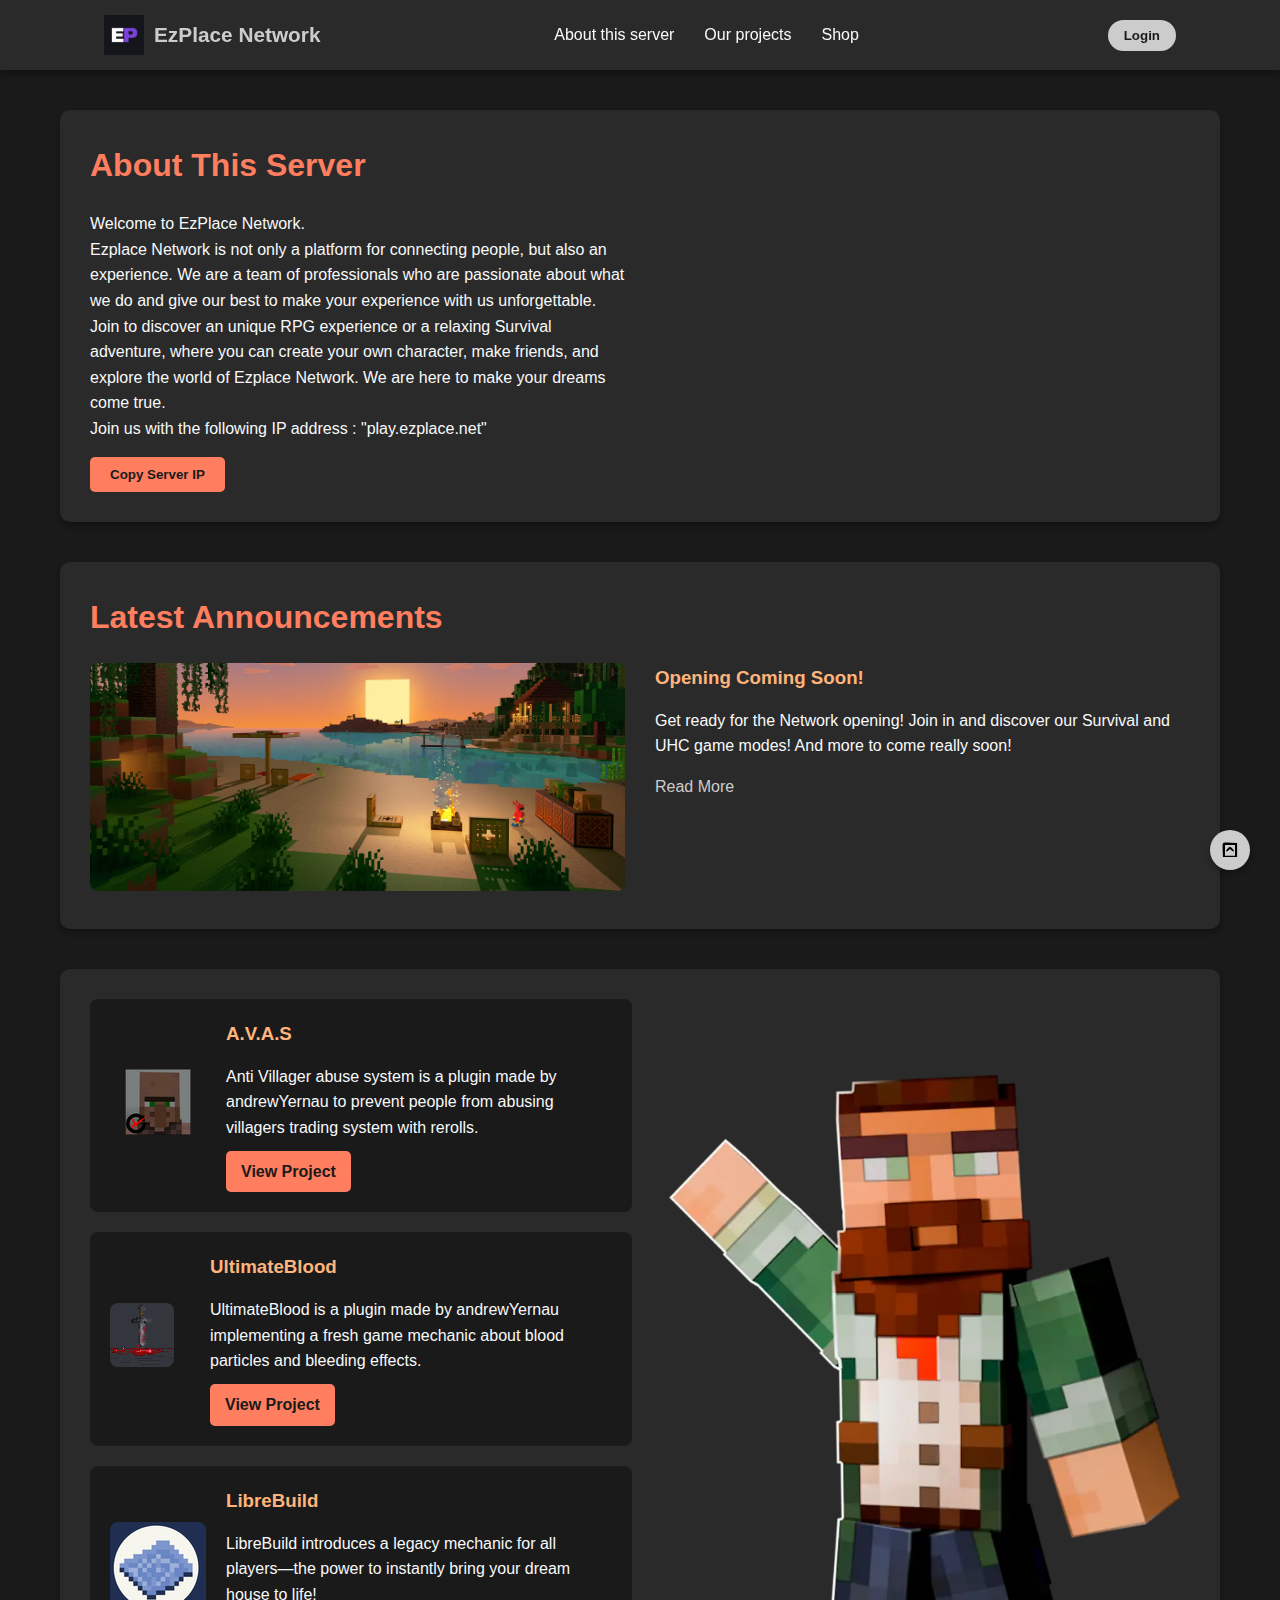
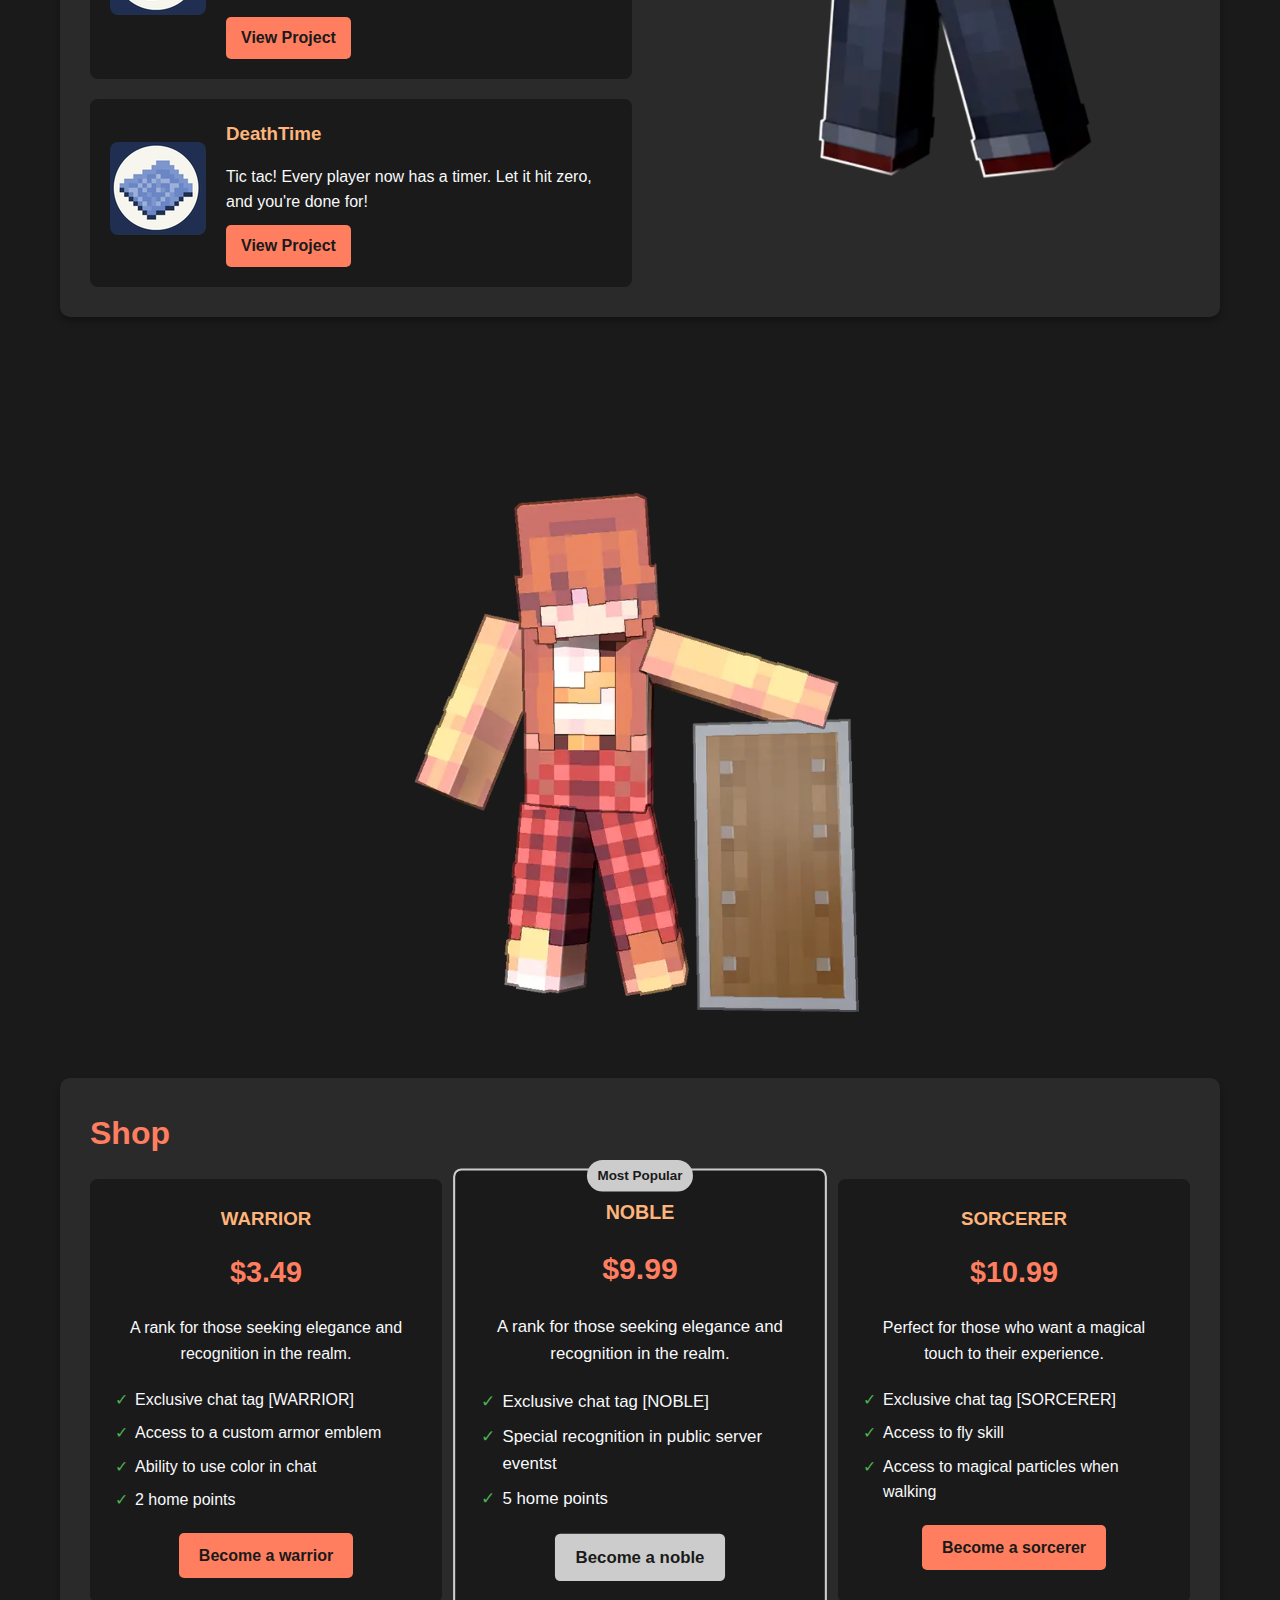
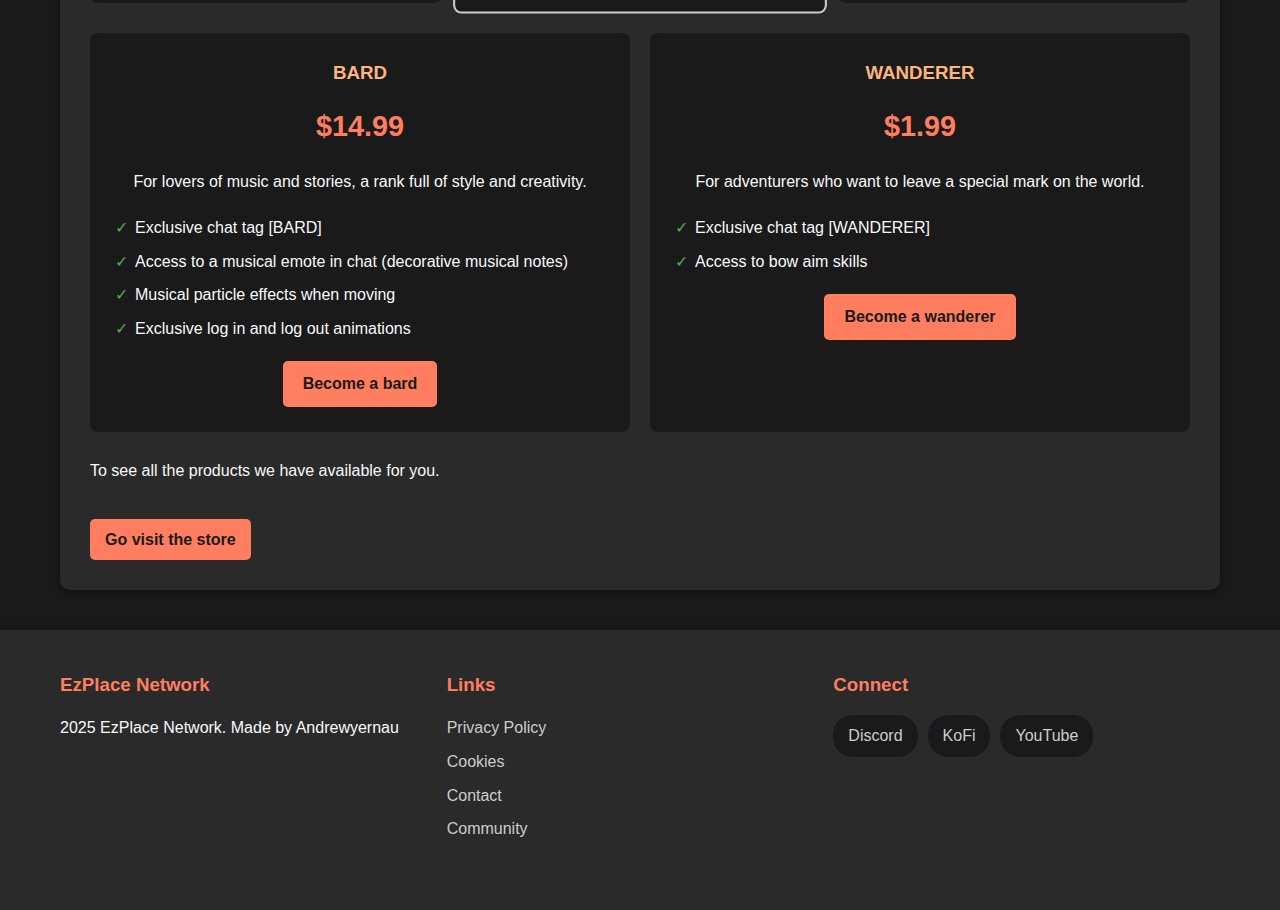
==== commit 08c37c0e: "Index.html rels" ====
--- a/frontend/index.html
+++ b/frontend/index.html
@@ -9,7 +9,7 @@
     <script src="js/htmx.min.js"></script>
     <script src="js/main.js"></script>
 </head>
-<body>
+<body>      
     <nav class="navbar">
         <div class="navbar-container">
             <div class="logo">
@@ -229,8 +229,8 @@
             <div class="footer-section">
                 <h3>Connect</h3>
                 <div class="social-links">
-                    <a href="#" class="social-link">Discord</a>
-                    <a href="#" class="social-link">Twitter</a>
+                    <a href="https://discord.gg/939UecsD95" class="social-link">Discord</a>
+                    <a href="https://ko-fi.com/andrewyernau/posts" class="social-link">KoFi</a>
                     <a href="#" class="social-link">YouTube</a>
                 </div>
             </div>
